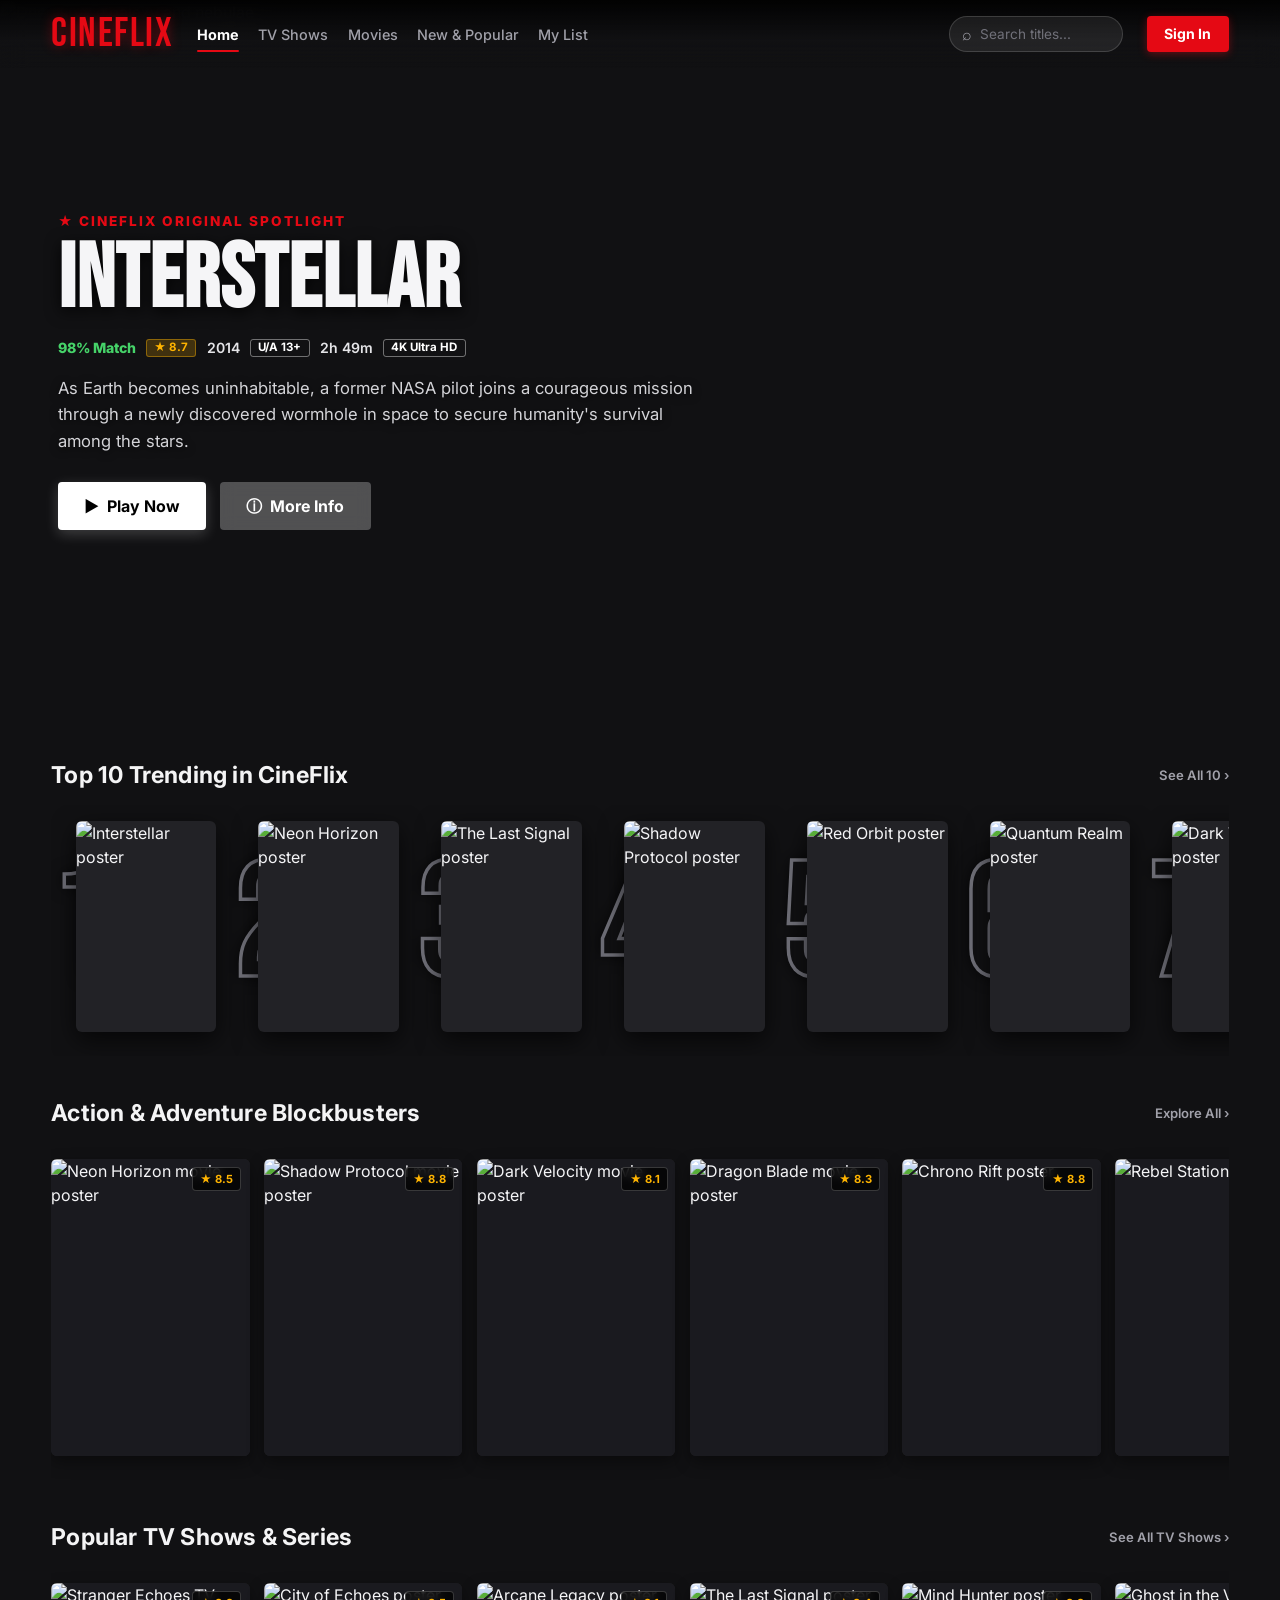
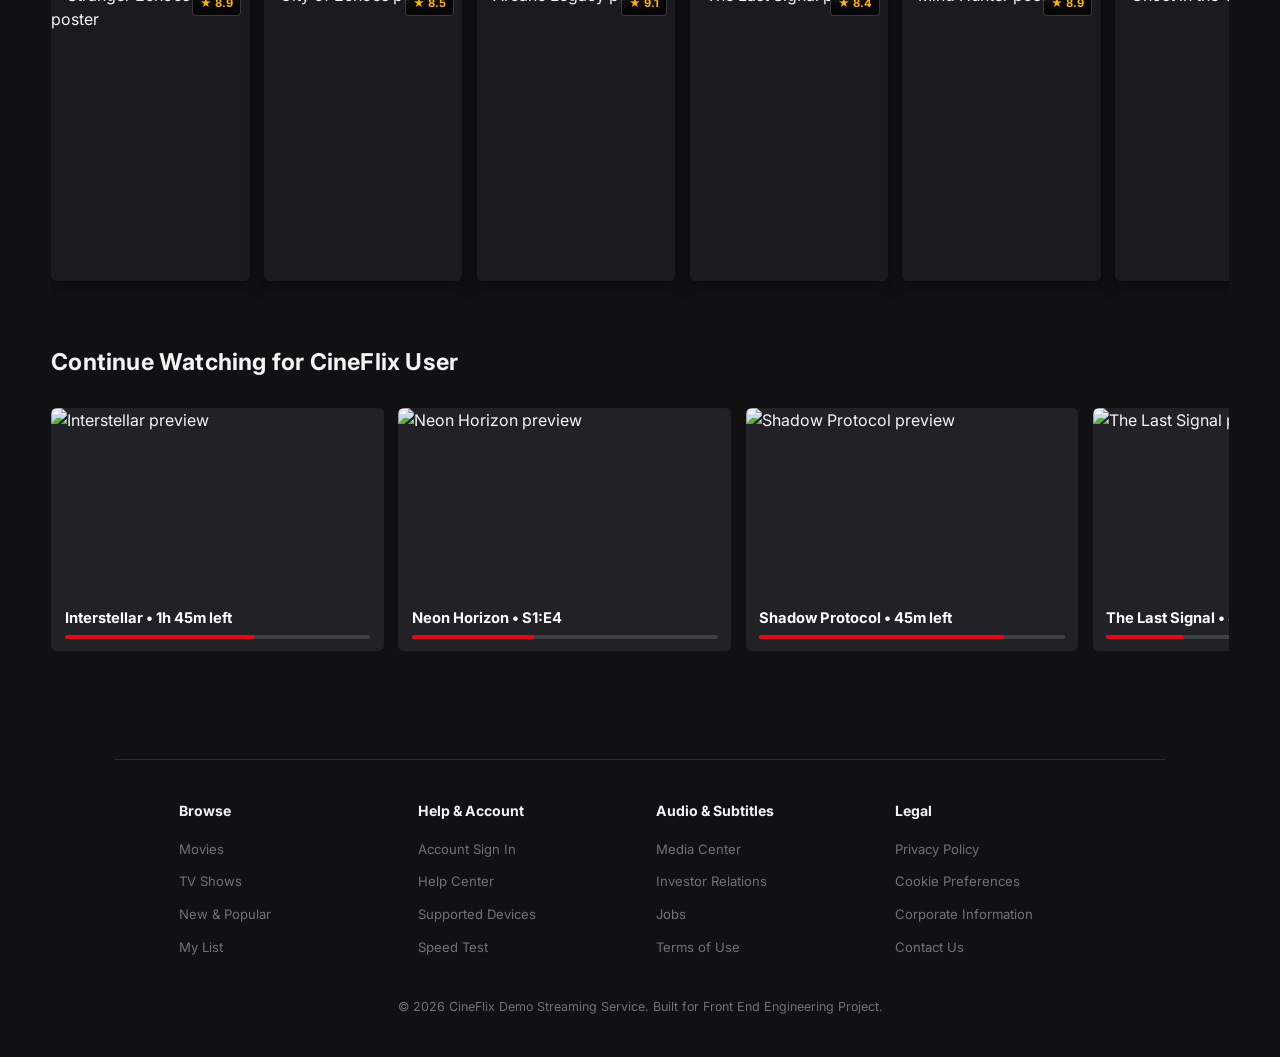
==== index.html @ 472a55f4 "Initial commit" ====
<!DOCTYPE html>
<html lang="en">
<head>
  <meta charset="UTF-8">
  <meta name="viewport" content="width=device-width, initial-scale=1.0">
  <meta name="description" content="CineFlix - Stream unlimited movies, TV shows, and exclusive originals on any device.">
  <title>CineFlix | Stream Movies &amp; Shows</title>

  <!-- Google Fonts -->
  <link rel="preconnect" href="https://fonts.googleapis.com">
  <link rel="preconnect" href="https://fonts.gstatic.com" crossorigin>
  <link href="https://fonts.googleapis.com/css2?family=Bebas+Neue&family=Inter:wght@400;500;600;700;800;900&display=swap" rel="stylesheet">

  <!-- Shared stylesheet -->
  <link rel="stylesheet" href="css/style.css">
</head>

<body>
  <!-- Page Loader Animation -->
  <div id="page-loader" aria-hidden="true">
    <div class="loader-content">
      <div class="loader-name">CINEFLIX</div>
      <div class="loader-bar">
        <div class="loader-progress"></div>
      </div>
    </div>
  </div>

  <!-- Primary Header & Navigation -->
  <header id="main-header" class="primary-header">
    <div class="header-left">
      <a href="index.html" class="brand-logo" aria-label="CineFlix Home">
        CINEFLIX
      </a>

      <nav id="primary-nav" class="primary-nav" aria-label="Main navigation">
        <ul>
          <li><a href="index.html" class="active" aria-current="page">Home</a></li>
          <li><a href="pages/tv-shows.html">TV Shows</a></li>
          <li><a href="pages/movies.html">Movies</a></li>
          <li><a href="pages/new-popular.html">New &amp; Popular</a></li>
          <li><a href="pages/my-list.html">My List</a></li>
        </ul>
      </nav>
    </div>

    <div class="header-right">
      <label class="search-box" for="movie-search">
        <span class="search-icon" aria-hidden="true">⌕</span>
        <input id="movie-search" type="search" placeholder="Search titles..." autocomplete="off">
      </label>

      <a href="pages/login.html" class="btn-login">Sign In</a>

      <button id="menu-toggle" class="menu-toggle" type="button" aria-label="Toggle menu" aria-expanded="false">
        ☰
      </button>
    </div>
  </header>

  <main>
    <!-- Featured Hero Section -->
    <section class="hero" aria-label="Featured movie: Interstellar">
      <div class="hero-bg">
        <img src="https://images.unsplash.com/photo-1506703719100-a0f3a48c0f86?auto=format&fit=crop&w=1600&q=80" alt="Deep space galaxy and nebulae">
        <div class="hero-vignette"></div>
      </div>

      <div class="hero-content">
        <p class="hero-kicker">★ CineFlix Original Spotlight</p>
        <h1 class="hero-title">INTERSTELLAR</h1>

        <div class="hero-meta">
          <span class="match-score">98% Match</span>
          <span class="rating-badge">★ 8.7</span>
          <span>2014</span>
          <span class="age-rating">U/A 13+</span>
          <span>2h 49m</span>
          <span class="hd-badge">4K Ultra HD</span>
        </div>

        <p class="hero-description">
          As Earth becomes uninhabitable, a former NASA pilot joins a courageous mission through a newly discovered wormhole in space to secure humanity's survival among the stars.
        </p>

        <div class="hero-actions">
          <a class="btn btn-primary" href="pages/watch.html?title=Interstellar">
            <span aria-hidden="true">▶</span> Play Now
          </a>
          <a class="btn btn-secondary" href="pages/details.html?title=Interstellar">
            <span aria-hidden="true">ⓘ</span> More Info
          </a>
        </div>
      </div>
    </section>

    <!-- Empty Search State Message -->
    <p id="search-empty" class="search-empty" hidden>
      No movies or TV shows found matching your search.
    </p>

    <!-- Top 10 Trending Section (All 10 Items) -->
    <section class="media-section" aria-labelledby="trending-title">
      <div class="section-heading">
        <h2 id="trending-title" class="section-title">Top 10 Trending in CineFlix</h2>
        <a href="pages/new-popular.html" class="see-all">See All 10 ›</a>
      </div>

      <div class="scroller-wrapper">
        <div class="media-scroller trending-scroller">
          <!-- Rank 1 -->
          <a class="trending-item" href="pages/details.html?title=Interstellar" data-title="Interstellar" aria-label="Rank 1: Interstellar">
            <span class="rank">1</span>
            <span class="poster-wrapper">
              <img src="https://images.unsplash.com/photo-1534447677768-be436bb09401?auto=format&fit=crop&w=600&q=80" alt="Interstellar poster" loading="lazy">
            </span>
          </a>

          <!-- Rank 2 -->
          <a class="trending-item" href="pages/details.html?title=Neon%20Horizon" data-title="Neon Horizon" aria-label="Rank 2: Neon Horizon">
            <span class="rank">2</span>
            <span class="poster-wrapper">
              <img src="https://images.unsplash.com/photo-1509198397868-475647b2a1e5?auto=format&fit=crop&w=600&q=80" alt="Neon Horizon poster" loading="lazy">
            </span>
          </a>

          <!-- Rank 3 -->
          <a class="trending-item" href="pages/details.html?title=The%20Last%20Signal" data-title="The Last Signal" aria-label="Rank 3: The Last Signal">
            <span class="rank">3</span>
            <span class="poster-wrapper">
              <img src="https://images.unsplash.com/photo-1451187580459-43490279c0fa?auto=format&fit=crop&w=600&q=80" alt="The Last Signal poster" loading="lazy">
            </span>
          </a>

          <!-- Rank 4 -->
          <a class="trending-item" href="pages/details.html?title=Shadow%20Protocol" data-title="Shadow Protocol" aria-label="Rank 4: Shadow Protocol">
            <span class="rank">4</span>
            <span class="poster-wrapper">
              <img src="https://images.unsplash.com/photo-1485846234645-a62644f84728?auto=format&fit=crop&w=600&q=80" alt="Shadow Protocol poster" loading="lazy">
            </span>
          </a>

          <!-- Rank 5 -->
          <a class="trending-item" href="pages/details.html?title=Red%20Orbit" data-title="Red Orbit" data-category="sci-fi space" aria-label="Rank 5: Red Orbit">
            <span class="rank">5</span>
            <span class="poster-wrapper">
              <img src="https://images.unsplash.com/photo-1614728894747-a83421e2b9c9?auto=format&fit=crop&w=600&q=80" alt="Red Orbit poster" loading="lazy">
            </span>
          </a>

          <!-- Rank 6 -->
          <a class="trending-item" href="pages/details.html?title=Quantum%20Realm" data-title="Quantum Realm" data-category="sci-fi action" aria-label="Rank 6: Quantum Realm">
            <span class="rank">6</span>
            <span class="poster-wrapper">
              <img src="https://images.unsplash.com/photo-1618005182384-a83a8bd57fbe?auto=format&fit=crop&w=600&q=80" alt="Quantum Realm poster" loading="lazy">
            </span>
          </a>

          <!-- Rank 7 -->
          <a class="trending-item" href="pages/details.html?title=Dark%20Velocity" data-title="Dark Velocity" data-category="action racing" aria-label="Rank 7: Dark Velocity">
            <span class="rank">7</span>
            <span class="poster-wrapper">
              <img src="https://images.unsplash.com/photo-1542282088-72c9c27ed0cd?auto=format&fit=crop&w=600&q=80" alt="Dark Velocity poster" loading="lazy">
            </span>
          </a>

          <!-- Rank 8 -->
          <a class="trending-item" href="pages/details.html?title=Dragon%20Blade" data-title="Dragon Blade" data-category="fantasy action" aria-label="Rank 8: Dragon Blade">
            <span class="rank">8</span>
            <span class="poster-wrapper">
              <img src="https://images.unsplash.com/photo-1514533450685-4493e01d1fdc?auto=format&fit=crop&w=600&q=80" alt="Dragon Blade poster" loading="lazy">
            </span>
          </a>

          <!-- Rank 9 -->
          <a class="trending-item" href="pages/details.html?title=Mind%20Hunter" data-title="Mind Hunter" data-category="crime thriller" aria-label="Rank 9: Mind Hunter">
            <span class="rank">9</span>
            <span class="poster-wrapper">
              <img src="https://images.unsplash.com/photo-1508700115892-45ecd05ae2ad?auto=format&fit=crop&w=600&q=80" alt="Mind Hunter poster" loading="lazy">
            </span>
          </a>

          <!-- Rank 10 -->
          <a class="trending-item" href="pages/details.html?title=Midnight%20Sun" data-title="Midnight Sun" data-category="drama thriller" aria-label="Rank 10: Midnight Sun">
            <span class="rank rank-10">10</span>
            <span class="poster-wrapper">
              <img src="https://images.unsplash.com/photo-1509316975850-ff9c5deb0cd9?auto=format&fit=crop&w=600&q=80" alt="Midnight Sun poster" loading="lazy">
            </span>
          </a>
        </div>
      </div>
    </section>

    <!-- Action & Blockbuster Movies (10 items) -->
    <section class="media-section" aria-labelledby="action-title">
      <div class="section-heading">
        <h2 id="action-title" class="section-title">Action &amp; Adventure Blockbusters</h2>
        <a href="pages/movies.html" class="see-all">Explore All ›</a>
      </div>

      <div class="scroller-wrapper">
        <div class="media-scroller">
          <!-- 1. Neon Horizon -->
          <article class="media-card" data-title="Neon Horizon" data-category="action sci-fi cyberpunk">
            <a href="pages/details.html?title=Neon%20Horizon" class="media-link">
              <figure class="media-poster">
                <span class="media-badge-top">★ 8.5</span>
                <img src="https://images.unsplash.com/photo-1509198397868-475647b2a1e5?auto=format&fit=crop&w=600&q=80" alt="Neon Horizon movie poster" loading="lazy">
              </figure>
              <div class="media-info">
                <h3 class="media-title">Neon Horizon</h3>
                <div class="media-meta">
                  <span class="match-score">97% Match</span>
                  <span class="age-rating">A 18+</span>
                  <span class="hd-badge">4K</span>
                </div>
                <ul class="genre-tags">
                  <li>Action</li>
                  <li>Cyberpunk</li>
                </ul>
                <div class="card-quick-actions">
                  <a href="pages/watch.html?title=Neon%20Horizon" class="btn-card-play">▶ Play</a>
                  <button class="btn-card-list" type="button" data-title="Neon Horizon" aria-label="Add to List">+</button>
                </div>
              </div>
            </a>
          </article>

          <!-- 2. Shadow Protocol -->
          <article class="media-card" data-title="Shadow Protocol" data-category="action spy thriller">
            <a href="pages/details.html?title=Shadow%20Protocol" class="media-link">
              <figure class="media-poster">
                <span class="media-badge-top">★ 8.8</span>
                <img src="https://images.unsplash.com/photo-1485846234645-a62644f84728?auto=format&fit=crop&w=600&q=80" alt="Shadow Protocol movie poster" loading="lazy">
              </figure>
              <div class="media-info">
                <h3 class="media-title">Shadow Protocol</h3>
                <div class="media-meta">
                  <span class="match-score">96% Match</span>
                  <span class="age-rating">U/A 16+</span>
                  <span class="hd-badge">HD</span>
                </div>
                <ul class="genre-tags">
                  <li>Spy</li>
                  <li>Action</li>
                </ul>
                <div class="card-quick-actions">
                  <a href="pages/watch.html?title=Shadow%20Protocol" class="btn-card-play">▶ Play</a>
                  <button class="btn-card-list" type="button" data-title="Shadow Protocol" aria-label="Add to List">+</button>
                </div>
              </div>
            </a>
          </article>

          <!-- 3. Dark Velocity -->
          <article class="media-card" data-title="Dark Velocity" data-category="action racing thriller">
            <a href="pages/details.html?title=Dark%20Velocity" class="media-link">
              <figure class="media-poster">
                <span class="media-badge-top">★ 8.1</span>
                <img src="https://images.unsplash.com/photo-1542282088-72c9c27ed0cd?auto=format&fit=crop&w=600&q=80" alt="Dark Velocity movie poster" loading="lazy">
              </figure>
              <div class="media-info">
                <h3 class="media-title">Dark Velocity</h3>
                <div class="media-meta">
                  <span class="match-score">92% Match</span>
                  <span class="age-rating">U/A 16+</span>
                  <span class="hd-badge">4K</span>
                </div>
                <ul class="genre-tags">
                  <li>Racing</li>
                  <li>Action</li>
                </ul>
                <div class="card-quick-actions">
                  <a href="pages/watch.html?title=Dark%20Velocity" class="btn-card-play">▶ Play</a>
                  <button class="btn-card-list" type="button" data-title="Dark Velocity" aria-label="Add to List">+</button>
                </div>
              </div>
            </a>
          </article>

          <!-- 4. Dragon Blade -->
          <article class="media-card" data-title="Dragon Blade" data-category="fantasy action epic">
            <a href="pages/details.html?title=Dragon%20Blade" class="media-link">
              <figure class="media-poster">
                <span class="media-badge-top">★ 8.3</span>
                <img src="https://images.unsplash.com/photo-1514533450685-4493e01d1fdc?auto=format&fit=crop&w=600&q=80" alt="Dragon Blade movie poster" loading="lazy">
              </figure>
              <div class="media-info">
                <h3 class="media-title">Dragon Blade</h3>
                <div class="media-meta">
                  <span class="match-score">91% Match</span>
                  <span class="age-rating">U/A 16+</span>
                  <span class="hd-badge">HD</span>
                </div>
                <ul class="genre-tags">
                  <li>Fantasy</li>
                  <li>Action</li>
                </ul>
                <div class="card-quick-actions">
                  <a href="pages/watch.html?title=Dragon%20Blade" class="btn-card-play">▶ Play</a>
                  <button class="btn-card-list" type="button" data-title="Dragon Blade" aria-label="Add to List">+</button>
                </div>
              </div>
            </a>
          </article>

          <!-- 5. Chrono Rift -->
          <article class="media-card" data-title="Chrono Rift" data-category="action sci-fi time-travel">
            <a href="pages/details.html?title=Chrono%20Rift" class="media-link">
              <figure class="media-poster">
                <span class="media-badge-top">★ 8.8</span>
                <img src="https://images.unsplash.com/photo-1507499739999-097706ad8914?auto=format&fit=crop&w=600&q=80" alt="Chrono Rift poster" loading="lazy">
              </figure>
              <div class="media-info">
                <h3 class="media-title">Chrono Rift</h3>
                <div class="media-meta">
                  <span class="match-score">97% Match</span>
                  <span class="age-rating">U/A 16+</span>
                  <span class="hd-badge">4K</span>
                </div>
                <ul class="genre-tags">
                  <li>Time Travel</li>
                  <li>Action</li>
                </ul>
                <div class="card-quick-actions">
                  <a href="pages/watch.html?title=Chrono%20Rift" class="btn-card-play">▶ Play</a>
                  <button class="btn-card-list" type="button" data-title="Chrono Rift" aria-label="Add to List">+</button>
                </div>
              </div>
            </a>
          </article>

          <!-- 6. Rebel Station -->
          <article class="media-card" data-title="Rebel Station" data-category="action space sci-fi">
            <a href="pages/details.html?title=Rebel%20Station" class="media-link">
              <figure class="media-poster">
                <span class="media-badge-top">★ 8.3</span>
                <img src="https://images.unsplash.com/photo-1541185933-ef5d8ed016c2?auto=format&fit=crop&w=600&q=80" alt="Rebel Station poster" loading="lazy">
              </figure>
              <div class="media-info">
                <h3 class="media-title">Rebel Station</h3>
                <div class="media-meta">
                  <span class="match-score">93% Match</span>
                  <span class="age-rating">U/A 13+</span>
                  <span class="hd-badge">HD</span>
                </div>
                <ul class="genre-tags">
                  <li>Space</li>
                  <li>Action</li>
                </ul>
                <div class="card-quick-actions">
                  <a href="pages/watch.html?title=Rebel%20Station" class="btn-card-play">▶ Play</a>
                  <button class="btn-card-list" type="button" data-title="Rebel Station" aria-label="Add to List">+</button>
                </div>
              </div>
            </a>
          </article>

          <!-- 7. Apex Predator -->
          <article class="media-card" data-title="Apex Predator" data-category="thriller survival action">
            <a href="pages/details.html?title=Apex%20Predator" class="media-link">
              <figure class="media-poster">
                <span class="media-badge-top">★ 8.1</span>
                <img src="https://images.unsplash.com/photo-1564349683136-77e08dba1ef6?auto=format&fit=crop&w=600&q=80" alt="Apex Predator poster" loading="lazy">
              </figure>
              <div class="media-info">
                <h3 class="media-title">Apex Predator</h3>
                <div class="media-meta">
                  <span class="match-score">92% Match</span>
                  <span class="age-rating">A 18+</span>
                  <span class="hd-badge">HD</span>
                </div>
                <ul class="genre-tags">
                  <li>Survival</li>
                  <li>Thriller</li>
                </ul>
                <div class="card-quick-actions">
                  <a href="pages/watch.html?title=Apex%20Predator" class="btn-card-play">▶ Play</a>
                  <button class="btn-card-list" type="button" data-title="Apex Predator" aria-label="Add to List">+</button>
                </div>
              </div>
            </a>
          </article>

          <!-- 8. The Witcher's Oath -->
          <article class="media-card" data-title="The Witcher's Oath" data-category="fantasy action adventure">
            <a href="pages/details.html?title=The%20Witcher's%20Oath" class="media-link">
              <figure class="media-poster">
                <span class="media-badge-top">★ 8.7</span>
                <img src="https://images.unsplash.com/photo-1533613220915-609f661a6fe1?auto=format&fit=crop&w=600&q=80" alt="The Witcher's Oath poster" loading="lazy">
              </figure>
              <div class="media-info">
                <h3 class="media-title">The Witcher's Oath</h3>
                <div class="media-meta">
                  <span class="match-score">96% Match</span>
                  <span class="age-rating">A 18+</span>
                  <span class="hd-badge">4K</span>
                </div>
                <ul class="genre-tags">
                  <li>Dark Fantasy</li>
                  <li>Action</li>
                </ul>
                <div class="card-quick-actions">
                  <a href="pages/watch.html?title=The%20Witcher's%20Oath" class="btn-card-play">▶ Play</a>
                  <button class="btn-card-list" type="button" data-title="The Witcher's Oath" aria-label="Add to List">+</button>
                </div>
              </div>
            </a>
          </article>

          <!-- 9. Red Orbit -->
          <article class="media-card" data-title="Red Orbit" data-category="sci-fi adventure action">
            <a href="pages/details.html?title=Red%20Orbit" class="media-link">
              <figure class="media-poster">
                <span class="media-badge-top">★ 8.2</span>
                <img src="https://images.unsplash.com/photo-1614728894747-a83421e2b9c9?auto=format&fit=crop&w=600&q=80" alt="Red Orbit poster" loading="lazy">
              </figure>
              <div class="media-info">
                <h3 class="media-title">Red Orbit</h3>
                <div class="media-meta">
                  <span class="match-score">93% Match</span>
                  <span class="age-rating">U/A 13+</span>
                  <span class="hd-badge">HD</span>
                </div>
                <ul class="genre-tags">
                  <li>Mars</li>
                  <li>Adventure</li>
                </ul>
                <div class="card-quick-actions">
                  <a href="pages/watch.html?title=Red%20Orbit" class="btn-card-play">▶ Play</a>
                  <button class="btn-card-list" type="button" data-title="Red Orbit" aria-label="Add to List">+</button>
                </div>
              </div>
            </a>
          </article>

          <!-- 10. Quantum Realm -->
          <article class="media-card" data-title="Quantum Realm" data-category="sci-fi action mystery">
            <a href="pages/details.html?title=Quantum%20Realm" class="media-link">
              <figure class="media-poster">
                <span class="media-badge-top">★ 8.6</span>
                <img src="https://images.unsplash.com/photo-1618005182384-a83a8bd57fbe?auto=format&fit=crop&w=600&q=80" alt="Quantum Realm poster" loading="lazy">
              </figure>
              <div class="media-info">
                <h3 class="media-title">Quantum Realm</h3>
                <div class="media-meta">
                  <span class="match-score">94% Match</span>
                  <span class="age-rating">U/A 13+</span>
                  <span class="hd-badge">4K</span>
                </div>
                <ul class="genre-tags">
                  <li>Quantum</li>
                  <li>Sci-Fi</li>
                </ul>
                <div class="card-quick-actions">
                  <a href="pages/watch.html?title=Quantum%20Realm" class="btn-card-play">▶ Play</a>
                  <button class="btn-card-list" type="button" data-title="Quantum Realm" aria-label="Add to List">+</button>
                </div>
              </div>
            </a>
          </article>
        </div>
      </div>
    </section>

    <!-- Popular TV Shows & Series (10 items) -->
    <section class="media-section" aria-labelledby="tv-title">
      <div class="section-heading">
        <h2 id="tv-title" class="section-title">Popular TV Shows &amp; Series</h2>
        <a href="pages/tv-shows.html" class="see-all">See All TV Shows ›</a>
      </div>

      <div class="scroller-wrapper">
        <div class="media-scroller">
          <!-- 1. Stranger Echoes -->
          <article class="media-card" data-title="Stranger Echoes" data-category="tv sci-fi supernatural">
            <a href="pages/details.html?title=Stranger%20Echoes" class="media-link">
              <figure class="media-poster">
                <span class="media-badge-top">★ 8.9</span>
                <img src="https://images.unsplash.com/photo-1518709268805-4e9042af9f23?auto=format&fit=crop&w=600&q=80" alt="Stranger Echoes TV poster" loading="lazy">
              </figure>
              <div class="media-info">
                <h3 class="media-title">Stranger Echoes</h3>
                <div class="media-meta">
                  <span class="match-score">98% Match</span>
                  <span class="age-rating">U/A 16+</span>
                  <span class="hd-badge">4K</span>
                </div>
                <ul class="genre-tags">
                  <li>Supernatural</li>
                  <li>Sci-Fi</li>
                </ul>
                <div class="card-quick-actions">
                  <a href="pages/watch.html?title=Stranger%20Echoes" class="btn-card-play">▶ Play</a>
                  <button class="btn-card-list" type="button" data-title="Stranger Echoes" aria-label="Add to List">+</button>
                </div>
              </div>
            </a>
          </article>

          <!-- 2. City of Echoes -->
          <article class="media-card" data-title="City of Echoes" data-category="tv mystery drama cyberpunk">
            <a href="pages/details.html?title=City%20of%20Echoes" class="media-link">
              <figure class="media-poster">
                <span class="media-badge-top">★ 8.5</span>
                <img src="https://images.unsplash.com/photo-1477959858617-67f30bc75b82?auto=format&fit=crop&w=600&q=80" alt="City of Echoes poster" loading="lazy">
              </figure>
              <div class="media-info">
                <h3 class="media-title">City of Echoes</h3>
                <div class="media-meta">
                  <span class="match-score">95% Match</span>
                  <span class="age-rating">U/A 16+</span>
                  <span class="hd-badge">HD</span>
                </div>
                <ul class="genre-tags">
                  <li>Mystery</li>
                  <li>Drama</li>
                </ul>
                <div class="card-quick-actions">
                  <a href="pages/watch.html?title=City%20of%20Echoes" class="btn-card-play">▶ Play</a>
                  <button class="btn-card-list" type="button" data-title="City of Echoes" aria-label="Add to List">+</button>
                </div>
              </div>
            </a>
          </article>

          <!-- 3. Arcane Legacy -->
          <article class="media-card" data-title="Arcane Legacy" data-category="tv animation fantasy steampunk">
            <a href="pages/details.html?title=Arcane%20Legacy" class="media-link">
              <figure class="media-poster">
                <span class="media-badge-top">★ 9.1</span>
                <img src="https://images.unsplash.com/photo-1514533450685-4493e01d1fdc?auto=format&fit=crop&w=600&q=80" alt="Arcane Legacy poster" loading="lazy">
              </figure>
              <div class="media-info">
                <h3 class="media-title">Arcane Legacy</h3>
                <div class="media-meta">
                  <span class="match-score">99% Match</span>
                  <span class="age-rating">U/A 16+</span>
                  <span class="hd-badge">4K</span>
                </div>
                <ul class="genre-tags">
                  <li>Animation</li>
                  <li>Steampunk</li>
                </ul>
                <div class="card-quick-actions">
                  <a href="pages/watch.html?title=Arcane%20Legacy" class="btn-card-play">▶ Play</a>
                  <button class="btn-card-list" type="button" data-title="Arcane Legacy" aria-label="Add to List">+</button>
                </div>
              </div>
            </a>
          </article>

          <!-- 4. The Last Signal -->
          <article class="media-card" data-title="The Last Signal" data-category="tv sci-fi drama">
            <a href="pages/details.html?title=The%20Last%20Signal" class="media-link">
              <figure class="media-poster">
                <span class="media-badge-top">★ 8.4</span>
                <img src="https://images.unsplash.com/photo-1451187580459-43490279c0fa?auto=format&fit=crop&w=600&q=80" alt="The Last Signal poster" loading="lazy">
              </figure>
              <div class="media-info">
                <h3 class="media-title">The Last Signal</h3>
                <div class="media-meta">
                  <span class="match-score">95% Match</span>
                  <span class="age-rating">U/A 13+</span>
                  <span class="hd-badge">HD</span>
                </div>
                <ul class="genre-tags">
                  <li>Sci-Fi</li>
                  <li>Drama</li>
                </ul>
                <div class="card-quick-actions">
                  <a href="pages/watch.html?title=The%20Last%20Signal" class="btn-card-play">▶ Play</a>
                  <button class="btn-card-list" type="button" data-title="The Last Signal" aria-label="Add to List">+</button>
                </div>
              </div>
            </a>
          </article>

          <!-- 5. Mind Hunter -->
          <article class="media-card" data-title="Mind Hunter" data-category="tv crime psychological">
            <a href="pages/details.html?title=Mind%20Hunter" class="media-link">
              <figure class="media-poster">
                <span class="media-badge-top">★ 8.9</span>
                <img src="https://images.unsplash.com/photo-1508700115892-45ecd05ae2ad?auto=format&fit=crop&w=600&q=80" alt="Mind Hunter poster" loading="lazy">
              </figure>
              <div class="media-info">
                <h3 class="media-title">Mind Hunter</h3>
                <div class="media-meta">
                  <span class="match-score">96% Match</span>
                  <span class="age-rating">A 18+</span>
                  <span class="hd-badge">4K</span>
                </div>
                <ul class="genre-tags">
                  <li>Crime</li>
                  <li>Psychological</li>
                </ul>
                <div class="card-quick-actions">
                  <a href="pages/watch.html?title=Mind%20Hunter" class="btn-card-play">▶ Play</a>
                  <button class="btn-card-list" type="button" data-title="Mind Hunter" aria-label="Add to List">+</button>
                </div>
              </div>
            </a>
          </article>

          <!-- 6. Ghost in the Void -->
          <article class="media-card" data-title="Ghost in the Void" data-category="tv anime sci-fi action">
            <a href="pages/details.html?title=Ghost%20in%20the%20Void" class="media-link">
              <figure class="media-poster">
                <span class="media-badge-top">★ 8.4</span>
                <img src="https://images.unsplash.com/photo-1578632767115-351597cf2477?auto=format&fit=crop&w=600&q=80" alt="Ghost in the Void poster" loading="lazy">
              </figure>
              <div class="media-info">
                <h3 class="media-title">Ghost in the Void</h3>
                <div class="media-meta">
                  <span class="match-score">94% Match</span>
                  <span class="age-rating">U/A 16+</span>
                  <span class="hd-badge">HD</span>
                </div>
                <ul class="genre-tags">
                  <li>Anime</li>
                  <li>Sci-Fi</li>
                </ul>
                <div class="card-quick-actions">
                  <a href="pages/watch.html?title=Ghost%20in%20the%20Void" class="btn-card-play">▶ Play</a>
                  <button class="btn-card-list" type="button" data-title="Ghost in the Void" aria-label="Add to List">+</button>
                </div>
              </div>
            </a>
          </article>

          <!-- 7. Ocean Deep -->
          <article class="media-card" data-title="Ocean Deep" data-category="tv nature documentary">
            <a href="pages/details.html?title=Ocean%20Deep" class="media-link">
              <figure class="media-poster">
                <span class="media-badge-top">★ 8.2</span>
                <img src="https://images.unsplash.com/photo-1682687220063-4742bd7fd538?auto=format&fit=crop&w=600&q=80" alt="Ocean Deep poster" loading="lazy">
              </figure>
              <div class="media-info">
                <h3 class="media-title">Ocean Deep</h3>
                <div class="media-meta">
                  <span class="match-score">91% Match</span>
                  <span class="age-rating">All</span>
                  <span class="hd-badge">4K</span>
                </div>
                <ul class="genre-tags">
                  <li>Docuseries</li>
                  <li>Nature</li>
                </ul>
                <div class="card-quick-actions">
                  <a href="pages/watch.html?title=Ocean%20Deep" class="btn-card-play">▶ Play</a>
                  <button class="btn-card-list" type="button" data-title="Ocean Deep" aria-label="Add to List">+</button>
                </div>
              </div>
            </a>
          </article>

          <!-- 8. Midnight Sun -->
          <article class="media-card" data-title="Midnight Sun" data-category="tv drama thriller noir">
            <a href="pages/details.html?title=Midnight%20Sun" class="media-link">
              <figure class="media-poster">
                <span class="media-badge-top">★ 8.0</span>
                <img src="https://images.unsplash.com/photo-1509316975850-ff9c5deb0cd9?auto=format&fit=crop&w=600&q=80" alt="Midnight Sun poster" loading="lazy">
              </figure>
              <div class="media-info">
                <h3 class="media-title">Midnight Sun</h3>
                <div class="media-meta">
                  <span class="match-score">90% Match</span>
                  <span class="age-rating">U/A 13+</span>
                  <span class="hd-badge">HD</span>
                </div>
                <ul class="genre-tags">
                  <li>Nordic Noir</li>
                  <li>Drama</li>
                </ul>
                <div class="card-quick-actions">
                  <a href="pages/watch.html?title=Midnight%20Sun" class="btn-card-play">▶ Play</a>
                  <button class="btn-card-list" type="button" data-title="Midnight Sun" aria-label="Add to List">+</button>
                </div>
              </div>
            </a>
          </article>

          <!-- 9. Neon Horizon -->
          <article class="media-card" data-title="Neon Horizon" data-category="tv action cyberpunk">
            <a href="pages/details.html?title=Neon%20Horizon" class="media-link">
              <figure class="media-poster">
                <span class="media-badge-top">★ 8.5</span>
                <img src="https://images.unsplash.com/photo-1509198397868-475647b2a1e5?auto=format&fit=crop&w=600&q=80" alt="Neon Horizon poster" loading="lazy">
              </figure>
              <div class="media-info">
                <h3 class="media-title">Neon Horizon</h3>
                <div class="media-meta">
                  <span class="match-score">97% Match</span>
                  <span class="age-rating">A 18+</span>
                  <span class="hd-badge">4K</span>
                </div>
                <ul class="genre-tags">
                  <li>Sci-Fi</li>
                  <li>Action</li>
                </ul>
                <div class="card-quick-actions">
                  <a href="pages/watch.html?title=Neon%20Horizon" class="btn-card-play">▶ Play</a>
                  <button class="btn-card-list" type="button" data-title="Neon Horizon" aria-label="Add to List">+</button>
                </div>
              </div>
            </a>
          </article>

          <!-- 10. Chrono Rift -->
          <article class="media-card" data-title="Chrono Rift" data-category="tv time-travel thriller">
            <a href="pages/details.html?title=Chrono%20Rift" class="media-link">
              <figure class="media-poster">
                <span class="media-badge-top">★ 8.8</span>
                <img src="https://images.unsplash.com/photo-1507499739999-097706ad8914?auto=format&fit=crop&w=600&q=80" alt="Chrono Rift poster" loading="lazy">
              </figure>
              <div class="media-info">
                <h3 class="media-title">Chrono Rift</h3>
                <div class="media-meta">
                  <span class="match-score">97% Match</span>
                  <span class="age-rating">U/A 16+</span>
                  <span class="hd-badge">4K</span>
                </div>
                <ul class="genre-tags">
                  <li>Sci-Fi</li>
                  <li>Drama</li>
                </ul>
                <div class="card-quick-actions">
                  <a href="pages/watch.html?title=Chrono%20Rift" class="btn-card-play">▶ Play</a>
                  <button class="btn-card-list" type="button" data-title="Chrono Rift" aria-label="Add to List">+</button>
                </div>
              </div>
            </a>
          </article>
        </div>
      </div>
    </section>

    <!-- Continue Watching Row -->
    <section class="media-section" aria-labelledby="continue-title">
      <div class="section-heading">
        <h2 id="continue-title" class="section-title">Continue Watching for CineFlix User</h2>
      </div>

      <div class="scroller-wrapper">
        <div class="media-scroller">
          <article class="landscape-card" data-title="Interstellar">
            <a href="pages/watch.html?title=Interstellar">
              <div class="landscape-poster">
                <img src="https://images.unsplash.com/photo-1506703719100-a0f3a48c0f86?auto=format&fit=crop&w=600&q=80" alt="Interstellar preview" loading="lazy">
              </div>
              <div class="landscape-content">
                <h3>Interstellar • 1h 45m left</h3>
                <div class="progress-track" aria-label="62 percent watched">
                  <span style="width: 62%;"></span>
                </div>
              </div>
            </a>
          </article>

          <article class="landscape-card" data-title="Neon Horizon">
            <a href="pages/watch.html?title=Neon%20Horizon">
              <div class="landscape-poster">
                <img src="https://images.unsplash.com/photo-1518709268805-4e9042af9f23?auto=format&fit=crop&w=600&q=80" alt="Neon Horizon preview" loading="lazy">
              </div>
              <div class="landscape-content">
                <h3>Neon Horizon • S1:E4</h3>
                <div class="progress-track" aria-label="40 percent watched">
                  <span style="width: 40%;"></span>
                </div>
              </div>
            </a>
          </article>

          <article class="landscape-card" data-title="Shadow Protocol">
            <a href="pages/watch.html?title=Shadow%20Protocol">
              <div class="landscape-poster">
                <img src="https://images.unsplash.com/photo-1536440136628-849c177e76a1?auto=format&fit=crop&w=600&q=80" alt="Shadow Protocol preview" loading="lazy">
              </div>
              <div class="landscape-content">
                <h3>Shadow Protocol • 45m left</h3>
                <div class="progress-track" aria-label="80 percent watched">
                  <span style="width: 80%;"></span>
                </div>
              </div>
            </a>
          </article>

          <article class="landscape-card" data-title="The Last Signal">
            <a href="pages/watch.html?title=The%20Last%20Signal">
              <div class="landscape-poster">
                <img src="https://images.unsplash.com/photo-1446776811953-b23d57bd21aa?auto=format&fit=crop&w=600&q=80" alt="The Last Signal preview" loading="lazy">
              </div>
              <div class="landscape-content">
                <h3>The Last Signal • S1:E2</h3>
                <div class="progress-track" aria-label="25 percent watched">
                  <span style="width: 25%;"></span>
                </div>
              </div>
            </a>
          </article>
        </div>
      </div>
    </section>
  </main>

  <!-- Footer -->
  <footer class="primary-footer">
    <div class="footer-links">
      <div class="footer-col">
        <h3>Browse</h3>
        <ul>
          <li><a href="pages/movies.html">Movies</a></li>
          <li><a href="pages/tv-shows.html">TV Shows</a></li>
          <li><a href="pages/new-popular.html">New &amp; Popular</a></li>
          <li><a href="pages/my-list.html">My List</a></li>
        </ul>
      </div>

      <div class="footer-col">
        <h3>Help &amp; Account</h3>
        <ul>
          <li><a href="pages/login.html">Account Sign In</a></li>
          <li><a href="#">Help Center</a></li>
          <li><a href="#">Supported Devices</a></li>
          <li><a href="#">Speed Test</a></li>
        </ul>
      </div>

      <div class="footer-col">
        <h3>Audio &amp; Subtitles</h3>
        <ul>
          <li><a href="#">Media Center</a></li>
          <li><a href="#">Investor Relations</a></li>
          <li><a href="#">Jobs</a></li>
          <li><a href="#">Terms of Use</a></li>
        </ul>
      </div>

      <div class="footer-col">
        <h3>Legal</h3>
        <ul>
          <li><a href="#">Privacy Policy</a></li>
          <li><a href="#">Cookie Preferences</a></li>
          <li><a href="#">Corporate Information</a></li>
          <li><a href="#">Contact Us</a></li>
        </ul>
      </div>
    </div>

    <p class="copyright">
      &copy; 2026 CineFlix Demo Streaming Service. Built for Front End Engineering Project.
    </p>
  </footer>

  <!-- Main JavaScript File -->
  <script src="js/app.js"></script>
</body>
</html>
---- css/style.css ----
/* =========================================================
   CineFlix - Streaming Platform UI Style
   Pure Dark Mode • Mobile First • Responsive Design
   ========================================================= */

/* 1. Design System & CSS Variables */
:root {
  --bg-color: #111113;
  --elevated-bg: #18181b;
  --card-bg: #222226;
  --surface-hover: #2d2d33;

  --text-color: #f5f5f7;
  --text-muted: #a1a1aa;
  --text-dim: #71717a;

  --primary-color: #e50914;
  --primary-hover: #f6121d;
  --primary-glow: rgba(229, 9, 20, 0.4);

  --match-green: #46d369;
  --star-gold: #ffb400;

  --border-color: #2e2e36;
  --header-bg: rgba(17, 17, 19, 0.92);
  --shadow-color: rgba(0, 0, 0, 0.65);
  --shadow-heavy: 0 16px 36px rgba(0, 0, 0, 0.85);

  --transition-fast: 0.2s ease;
  --transition-smooth: 0.3s cubic-bezier(0.2, 0.8, 0.2, 1);
}

/* 2. Global Reset */
*,
*::before,
*::after {
  box-sizing: border-box;
  margin: 0;
  padding: 0;
}

html {
  scroll-behavior: smooth;
  color-scheme: dark;
}

body {
  min-width: 320px;
  min-height: 100vh;
  overflow-x: hidden;

  background-color: var(--bg-color);
  color: var(--text-color);

  font-family: "Inter", -apple-system, BlinkMacSystemFont, "Segoe UI", Roboto, sans-serif;
  line-height: 1.5;
  -webkit-font-smoothing: antialiased;
}

body.menu-open {
  overflow: hidden;
}

a {
  color: inherit;
  text-decoration: none;
  transition: color var(--transition-fast);
}

ul {
  list-style: none;
}

button,
input,
select {
  font: inherit;
}

button {
  cursor: pointer;
  border: none;
  background: none;
  color: inherit;
}

img {
  display: block;
  max-width: 100%;
  height: auto;
}

/* 3. Primary Header & Navigation */
.primary-header {
  position: fixed;
  top: 0;
  left: 0;
  z-index: 1000;

  display: flex;
  align-items: center;
  justify-content: space-between;

  width: 100%;
  min-height: 68px;
  padding: 0.8rem 4%;

  background: linear-gradient(
    to bottom,
    rgba(0, 0, 0, 0.88) 0%,
    rgba(17, 17, 19, 0.4) 60%,
    transparent 100%
  );
  backdrop-filter: blur(14px);
  -webkit-backdrop-filter: blur(14px);

  transition: background 0.3s ease, box-shadow 0.3s ease;
}

.primary-header.scrolled {
  background: var(--header-bg);
  box-shadow: 0 4px 20px var(--shadow-color);
  border-bottom: 1px solid rgba(255, 255, 255, 0.06);
}

.header-left,
.header-right {
  display: flex;
  align-items: center;
  gap: 1.5rem;
}

.brand-logo {
  color: var(--primary-color);
  font-family: "Bebas Neue", Impact, sans-serif;
  font-size: clamp(2rem, 3.2vw, 2.7rem);
  letter-spacing: 1.5px;
  line-height: 1;
  text-shadow: 0 0 12px var(--primary-glow);
  display: flex;
  align-items: center;
  gap: 0.3rem;
}

.primary-nav ul {
  display: flex;
  align-items: center;
  gap: 1.2rem;
}

.primary-nav a {
  color: var(--text-muted);
  font-size: 0.9rem;
  font-weight: 500;
  padding: 0.3rem 0;
  position: relative;
}

.primary-nav a:hover,
.primary-nav a.active {
  color: #ffffff;
  font-weight: 700;
}

.primary-nav a.active::after {
  content: "";
  position: absolute;
  bottom: -4px;
  left: 0;
  width: 100%;
  height: 2px;
  background-color: var(--primary-color);
  border-radius: 2px;
}

/* 4. Search Box & Header Controls */
.search-box {
  display: flex;
  align-items: center;
  gap: 0.45rem;
  padding: 0.4rem 0.75rem;
  border-radius: 999px;
  background-color: rgba(255, 255, 255, 0.08);
  border: 1px solid rgba(255, 255, 255, 0.15);
  transition: all var(--transition-fast);
}

.search-box:focus-within {
  background-color: rgba(0, 0, 0, 0.6);
  border-color: var(--primary-color);
  box-shadow: 0 0 10px var(--primary-glow);
}

.search-icon {
  color: var(--text-muted);
  font-size: 1rem;
  line-height: 1;
}

.search-box input {
  width: 130px;
  border: 0;
  outline: 0;
  background: transparent;
  color: var(--text-color);
  font-size: 0.85rem;
  transition: width 0.3s ease;
}

.search-box input:focus {
  width: 180px;
}

.search-box input::placeholder {
  color: var(--text-dim);
}

.btn-login {
  padding: 0.45rem 1.1rem;
  border-radius: 4px;
  background-color: var(--primary-color);
  color: #ffffff;
  font-size: 0.88rem;
  font-weight: 700;
  box-shadow: 0 2px 8px var(--primary-glow);
  transition: background-color var(--transition-fast), transform var(--transition-fast);
}

.btn-login:hover {
  background-color: var(--primary-hover);
  transform: scale(1.03);
}

.menu-toggle {
  display: none;
  font-size: 1.5rem;
  color: #ffffff;
  padding: 0.2rem;
}

/* 5. Hero Banner Section */
.hero {
  position: relative;
  display: flex;
  align-items: center;
  min-height: 82vh;
  padding: 0 4.5% 5rem;
  overflow: hidden;
}

.hero-bg {
  position: absolute;
  inset: 0;
  z-index: -1;
}

.hero-bg img {
  width: 100%;
  height: 100%;
  object-fit: cover;
  object-position: center 20%;
  filter: brightness(0.85);
}

.hero-vignette {
  position: absolute;
  inset: 0;
  background:
    linear-gradient(to top, var(--bg-color) 0%, rgba(17, 17, 19, 0.45) 50%, rgba(17, 17, 19, 0.2) 100%),
    linear-gradient(to right, rgba(17, 17, 19, 0.95) 0%, rgba(17, 17, 19, 0.65) 40%, transparent 80%);
}

.hero-content {
  max-width: 650px;
  margin-top: 5rem;
  z-index: 2;
}

.hero-kicker {
  display: inline-flex;
  align-items: center;
  gap: 0.4rem;
  color: var(--primary-color);
  font-size: 0.85rem;
  font-weight: 800;
  letter-spacing: 2px;
  text-transform: uppercase;
  margin-bottom: 0.5rem;
}

.hero-title {
  font-family: "Bebas Neue", Impact, sans-serif;
  font-size: clamp(3.5rem, 7vw, 6.5rem);
  line-height: 0.92;
  letter-spacing: 1px;
  text-transform: uppercase;
  text-shadow: 0 4px 16px rgba(0, 0, 0, 0.85);
}

.hero-meta {
  display: flex;
  align-items: center;
  flex-wrap: wrap;
  gap: 0.65rem;
  margin: 1rem 0;
  font-size: 0.88rem;
  font-weight: 600;
  color: #e4e4e7;
}

.match-score {
  color: var(--match-green);
  font-weight: 800;
}

.rating-badge,
.age-rating,
.hd-badge {
  padding: 0.15rem 0.45rem;
  border-radius: 3px;
  font-size: 0.72rem;
  font-weight: 700;
  line-height: 1;
}

.rating-badge {
  background-color: rgba(255, 180, 0, 0.2);
  color: var(--star-gold);
  border: 1px solid rgba(255, 180, 0, 0.4);
}

.age-rating {
  border: 1px solid rgba(255, 255, 255, 0.4);
  color: #ffffff;
}

.hd-badge {
  border: 1px solid rgba(255, 255, 255, 0.4);
  color: #ffffff;
}

.hero-description {
  margin: 1rem 0 1.75rem;
  font-size: clamp(0.95rem, 1.3vw, 1.12rem);
  color: #d4d4d8;
  line-height: 1.6;
  text-shadow: 0 2px 8px rgba(0, 0, 0, 0.8);
}

.hero-actions {
  display: flex;
  align-items: center;
  flex-wrap: wrap;
  gap: 0.85rem;
}

.btn {
  display: inline-flex;
  align-items: center;
  justify-content: center;
  gap: 0.5rem;
  padding: 0.75rem 1.65rem;
  border-radius: 4px;
  font-size: 1rem;
  font-weight: 700;
  transition: transform var(--transition-fast), background-color var(--transition-fast), box-shadow var(--transition-fast);
}

.btn:hover {
  transform: scale(1.04);
}

.btn-primary {
  background-color: #ffffff;
  color: #000000;
  box-shadow: 0 4px 14px rgba(255, 255, 255, 0.2);
}

.btn-primary:hover {
  background-color: rgba(255, 255, 255, 0.85);
}

.btn-secondary {
  background-color: rgba(109, 109, 110, 0.7);
  color: #ffffff;
  backdrop-filter: blur(8px);
}

.btn-secondary:hover {
  background-color: rgba(109, 109, 110, 0.5);
}

/* 6. Media Rows & Horizontal Scrollers */
.media-section {
  position: relative;
  padding: 1.25rem 4%;
}

.hero + .media-section {
  margin-top: -3.8rem;
  z-index: 10;
}

.section-heading {
  display: flex;
  align-items: center;
  justify-content: space-between;
  margin-bottom: 0.75rem;
}

.section-title {
  font-size: clamp(1.15rem, 2vw, 1.45rem);
  font-weight: 700;
  letter-spacing: 0.2px;
  color: #f4f4f5;
}

.see-all {
  color: var(--text-muted);
  font-size: 0.82rem;
  font-weight: 600;
}

.see-all:hover {
  color: var(--primary-color);
  text-decoration: underline;
}

.scroller-wrapper {
  position: relative;
}

.media-scroller {
  display: flex;
  gap: 0.9rem;
  overflow-x: auto;
  overflow-y: visible;
  padding: 1rem 0 1.5rem;
  scroll-snap-type: x mandatory;
  scrollbar-width: none;
  -webkit-overflow-scrolling: touch;
}

.media-scroller::-webkit-scrollbar {
  display: none;
}

.scroll-btn {
  position: absolute;
  top: 50%;
  transform: translateY(-50%);
  z-index: 20;
  width: 42px;
  height: 42px;
  border-radius: 50%;
  background-color: rgba(20, 20, 24, 0.85);
  color: #ffffff;
  display: flex;
  align-items: center;
  justify-content: center;
  font-size: 1.3rem;
  box-shadow: 0 4px 16px rgba(0, 0, 0, 0.7);
  border: 1px solid rgba(255, 255, 255, 0.15);
  opacity: 0;
  pointer-events: none;
  transition: opacity 0.2s ease, transform 0.2s ease, background-color 0.2s ease;
}

.scroller-wrapper:hover .scroll-btn {
  opacity: 1;
  pointer-events: auto;
}

.scroll-btn:hover {
  background-color: var(--primary-color);
  transform: translateY(-50%) scale(1.1);
}

.scroll-btn.left {
  left: -15px;
}

.scroll-btn.right {
  right: -15px;
}

/* 7. Movie Poster Cards */
.media-card {
  position: relative;
  flex: 0 0 clamp(150px, 15.5vw, 220px);
  scroll-snap-align: start;
  transition: transform 0.28s cubic-bezier(0.2, 0.8, 0.2, 1);
  isolation: isolate;
}

.media-link {
  display: block;
}

.media-poster {
  position: relative;
  overflow: hidden;
  border-radius: 6px;
  background-color: var(--card-bg);
  box-shadow: 0 6px 16px rgba(0, 0, 0, 0.4);
}

.media-poster img {
  width: 100%;
  aspect-ratio: 2 / 3;
  object-fit: cover;
  background-color: #1a1a1f;
  transition: transform 0.3s ease, filter 0.3s ease;
}

.media-badge-top {
  position: absolute;
  top: 8px;
  right: 8px;
  z-index: 2;
  background-color: rgba(0, 0, 0, 0.75);
  backdrop-filter: blur(4px);
  border: 1px solid rgba(255, 255, 255, 0.2);
  padding: 0.18rem 0.45rem;
  border-radius: 4px;
  font-size: 0.7rem;
  font-weight: 700;
  color: var(--star-gold);
}

.media-info {
  position: absolute;
  top: 98%;
  left: 0;
  z-index: 30;
  width: 100%;
  padding: 0.85rem;
  border-radius: 0 0 6px 6px;
  background-color: var(--card-bg);
  box-shadow: var(--shadow-heavy);
  border: 1px solid var(--border-color);
  border-top: none;
  opacity: 0;
  transform: translateY(-6px);
  visibility: hidden;
  transition: opacity 0.2s ease, transform 0.2s ease, visibility 0.2s ease;
}

.media-card:hover {
  z-index: 40;
  transform: translateY(-6px) scale(1.05);
}

.media-card:hover .media-poster img {
  filter: brightness(1.08);
}

.media-card:hover .media-info {
  opacity: 1;
  transform: translateY(0);
  visibility: visible;
}

.media-title {
  margin-bottom: 0.45rem;
  font-size: 0.92rem;
  font-weight: 700;
  white-space: nowrap;
  overflow: hidden;
  text-overflow: ellipsis;
  color: #ffffff;
}

.media-meta {
  display: flex;
  align-items: center;
  gap: 0.45rem;
  margin-bottom: 0.5rem;
  font-size: 0.72rem;
  font-weight: 600;
}

.genre-tags {
  display: flex;
  flex-wrap: wrap;
  gap: 0.3rem;
  color: var(--text-muted);
  font-size: 0.7rem;
  margin-bottom: 0.6rem;
}

.genre-tags li:not(:last-child)::after {
  content: "•";
  margin-left: 0.3rem;
}

.card-quick-actions {
  display: flex;
  align-items: center;
  gap: 0.4rem;
}

.btn-card-play {
  flex: 1;
  display: inline-flex;
  align-items: center;
  justify-content: center;
  gap: 0.3rem;
  padding: 0.35rem 0.6rem;
  border-radius: 4px;
  background-color: #ffffff;
  color: #000000;
  font-size: 0.78rem;
  font-weight: 700;
}

.btn-card-play:hover {
  background-color: var(--primary-color);
  color: #ffffff;
}

.btn-card-list {
  width: 28px;
  height: 28px;
  display: inline-flex;
  align-items: center;
  justify-content: center;
  border-radius: 50%;
  border: 1px solid rgba(255, 255, 255, 0.3);
  color: #ffffff;
  font-size: 0.85rem;
  transition: all 0.2s ease;
}

.btn-card-list:hover {
  border-color: #ffffff;
  background-color: rgba(255, 255, 255, 0.15);
}

/* 8. Top 10 Trending Section */
.trending-scroller {
  gap: 1.1rem;
  padding-left: 0.5rem;
}

.trending-item {
  display: flex;
  align-items: center;
  flex: 0 0 auto;
  scroll-snap-align: start;
  transition: transform 0.25s ease;
  position: relative;
}

.trending-item:hover {
  transform: scale(1.05);
}

.rank {
  z-index: 1;
  margin-right: -0.16em;
  color: var(--bg-color);
  font-family: "Bebas Neue", Impact, sans-serif;
  font-size: clamp(8rem, 13vw, 13.5rem);
  letter-spacing: -0.09em;
  line-height: 0.7;
  -webkit-text-stroke: 3.5px #71717a;
  text-shadow: 0 0 16px rgba(0, 0, 0, 0.8);
  user-select: none;
}

.rank-10 {
  letter-spacing: -0.16em;
  margin-right: -0.22em;
}

.poster-wrapper {
  z-index: 2;
  overflow: hidden;
  width: clamp(105px, 11vw, 150px);
  border-radius: 6px;
  box-shadow: 0 8px 24px var(--shadow-color);
  background-color: var(--card-bg);
}

.poster-wrapper img {
  width: 100%;
  aspect-ratio: 2 / 3;
  object-fit: cover;
  transition: transform 0.25s ease;
}

/* 9. Landscape Cards & Continue Watching */
.landscape-card {
  flex: 0 0 clamp(240px, 26vw, 360px);
  scroll-snap-align: start;
  border-radius: 6px;
  overflow: hidden;
  background-color: var(--card-bg);
  transition: transform 0.25s ease;
}

.landscape-card:hover {
  transform: translateY(-4px);
}

.landscape-poster {
  position: relative;
}

.landscape-poster img {
  width: 100%;
  aspect-ratio: 16 / 9;
  object-fit: cover;
}

.landscape-content {
  padding: 0.75rem 0.85rem;
}

.landscape-content h3 {
  font-size: 0.92rem;
  font-weight: 700;
  margin-bottom: 0.4rem;
  color: #ffffff;
}

.progress-track {
  overflow: hidden;
  height: 4px;
  border-radius: 99px;
  background-color: #3f3f46;
}

.progress-track span {
  display: block;
  height: 100%;
  background-color: var(--primary-color);
}

.search-empty {
  margin: 3rem auto;
  color: var(--text-muted);
  text-align: center;
  font-size: 1.1rem;
}

/* 10. Browse Page Grids */
.browse-page {
  padding-top: 68px;
}

.browse-hero {
  padding: 3.5rem 5% 2.5rem;
  background: linear-gradient(115deg, rgba(229, 9, 20, 0.28) 0%, transparent 65%), var(--elevated-bg);
  border-bottom: 1px solid var(--border-color);
}

.tv-hero {
  background: linear-gradient(115deg, rgba(124, 58, 237, 0.35) 0%, transparent 65%), var(--elevated-bg);
}

.popular-hero {
  background: linear-gradient(115deg, rgba(245, 158, 11, 0.3) 0%, transparent 65%), var(--elevated-bg);
}

.list-hero {
  background: linear-gradient(115deg, rgba(16, 185, 129, 0.3) 0%, transparent 65%), var(--elevated-bg);
}

.browse-hero h1 {
  margin: 0.35rem 0 0.5rem;
  font-size: clamp(2.2rem, 5vw, 3.8rem);
  font-weight: 800;
  letter-spacing: -0.5px;
}

.browse-hero > p:last-child {
  max-width: 620px;
  color: var(--text-muted);
  font-size: 1rem;
}

.movie-grid {
  display: grid;
  grid-template-columns: repeat(auto-fill, minmax(170px, 1fr));
  gap: 1.25rem;
  padding-bottom: 3rem;
}

.movie-grid .media-card {
  flex: auto;
}

.movie-grid .media-info {
  position: static;
  padding: 0.65rem 0 0;
  background: transparent;
  box-shadow: none;
  border: none;
  opacity: 1;
  transform: none;
  visibility: visible;
}

/* 11. Details Page */
.details-page {
  position: relative;
  min-height: 100vh;
  padding-top: 68px;
}

.details-backdrop {
  position: absolute;
  inset: 0 0 auto;
  z-index: -1;
  overflow: hidden;
  height: min(78vh, 760px);
}

.details-backdrop img {
  width: 100%;
  height: 100%;
  object-fit: cover;
  filter: brightness(0.85);
}

.details-overlay {
  position: absolute;
  inset: 0;
  background:
    linear-gradient(to top, var(--bg-color) 5%, rgba(17, 17, 19, 0.4) 65%),
    linear-gradient(to right, var(--bg-color) 10%, rgba(17, 17, 19, 0.3) 75%);
}

.details-content {
  max-width: 800px;
  min-height: 580px;
  padding: 4rem 5% 2rem;
}

.back-link {
  display: inline-flex;
  align-items: center;
  gap: 0.4rem;
  margin-bottom: 2rem;
  color: var(--text-muted);
  font-weight: 600;
  font-size: 0.92rem;
}

.back-link:hover {
  color: #ffffff;
}

.details-content h1 {
  margin: 0.4rem 0 0.8rem;
  font-size: clamp(3.2rem, 7.5vw, 5.8rem);
  line-height: 0.95;
  text-transform: uppercase;
  font-family: "Bebas Neue", Impact, sans-serif;
  letter-spacing: 1px;
}

.details-description {
  max-width: 680px;
  margin: 1.2rem 0 1.6rem;
  font-size: 1.05rem;
  line-height: 1.6;
  color: #e4e4e7;
}

.details-information {
  display: grid;
  gap: 0.6rem;
  margin-top: 2rem;
  padding-top: 1.4rem;
  border-top: 1px solid var(--border-color);
  color: var(--text-muted);
  font-size: 0.92rem;
}

.details-information strong {
  color: #ffffff;
}

.list-button.added {
  background-color: var(--match-green);
  color: #071c0d;
}

/* 12. Footer */
.primary-footer {
  max-width: 1050px;
  margin: 4rem auto 0;
  padding: 2.5rem 5%;
  color: var(--text-dim);
  border-top: 1px solid var(--border-color);
}

.footer-links {
  display: grid;
  grid-template-columns: repeat(4, 1fr);
  gap: 2rem;
}

.footer-col h3 {
  margin-bottom: 0.9rem;
  color: var(--text-color);
  font-size: 0.88rem;
  font-weight: 700;
}

.footer-col ul {
  display: grid;
  gap: 0.55rem;
}

.footer-col a {
  font-size: 0.82rem;
  color: var(--text-dim);
}

.footer-col a:hover {
  color: var(--text-color);
  text-decoration: underline;
}

.copyright {
  margin-top: 2.5rem;
  font-size: 0.78rem;
  text-align: center;
  color: var(--text-dim);
}

/* 13. Page Loader */
#page-loader {
  position: fixed;
  inset: 0;
  z-index: 9999;
  display: flex;
  align-items: center;
  justify-content: center;
  background-color: var(--bg-color);
  animation: hide-loader 0.35s ease 0.9s forwards;
}

.loader-content {
  width: min(300px, 75vw);
  text-align: center;
}

.loader-name {
  margin-bottom: 1rem;
  color: var(--primary-color);
  font-family: "Bebas Neue", sans-serif;
  font-size: 3.8rem;
  letter-spacing: 2px;
  animation: loader-pulse 0.75s ease-in-out infinite alternate;
}

.loader-bar {
  overflow: hidden;
  height: 4px;
  border-radius: 99px;
  background-color: #27272a;
}

.loader-progress {
  width: 0%;
  height: 100%;
  background-color: var(--primary-color);
  animation: loading-progress 0.8s ease forwards;
}

@keyframes loading-progress {
  to {
    width: 100%;
  }
}

@keyframes hide-loader {
  to {
    pointer-events: none;
    opacity: 0;
    visibility: hidden;
  }
}

@keyframes loader-pulse {
  to {
    opacity: 0.6;
    transform: scale(0.98);
  }
}

/* 14. Responsive Media Queries */
@media (max-width: 992px) {
  .footer-links {
    grid-template-columns: repeat(2, 1fr);
    gap: 1.75rem;
  }
}

@media (max-width: 768px) {
  .primary-header {
    min-height: 60px;
    padding: 0.7rem 4%;
  }

  .menu-toggle {
    display: block;
  }

  .primary-nav {
    position: absolute;
    top: 100%;
    left: 0;
    display: none;
    width: 100%;
    padding: 1.25rem 5%;
    background-color: rgba(17, 17, 19, 0.98);
    backdrop-filter: blur(16px);
    box-shadow: 0 12px 24px rgba(0, 0, 0, 0.8);
    border-bottom: 1px solid var(--border-color);
  }

  .primary-nav.open {
    display: block;
  }

  .primary-nav ul {
    flex-direction: column;
    align-items: flex-start;
    gap: 1rem;
  }

  .primary-nav a {
    font-size: 1.05rem;
    padding: 0.4rem 0;
  }

  .search-box input {
    width: 80px;
  }

  .search-box input:focus {
    width: 120px;
  }

  .scroll-btn {
    display: none;
  }

  .hero {
    min-height: 68vh;
    padding: 0 4% 3rem;
    align-items: flex-end;
  }

  .hero-content {
    margin-top: 0;
  }

  .hero-title {
    font-size: clamp(3rem, 13vw, 4.5rem);
  }

  .hero-description {
    font-size: 0.92rem;
    -webkit-line-clamp: 3;
    display: -webkit-box;
    -webkit-box-orient: vertical;
    overflow: hidden;
  }

  .media-card {
    flex-basis: 38vw;
  }

  .media-info {
    position: static;
    padding: 0.5rem 0 0;
    background: transparent;
    box-shadow: none;
    border: none;
    opacity: 1;
    transform: none;
    visibility: visible;
  }

  .media-card:hover {
    transform: none;
  }

  .rank {
    font-size: 7.5rem;
    -webkit-text-stroke-width: 2.5px;
  }

  .poster-wrapper {
    width: 100px;
  }

  .movie-grid {
    grid-template-columns: repeat(auto-fill, minmax(135px, 1fr));
    gap: 0.85rem;
  }
}

@media (max-width: 480px) {
  .brand-logo {
    font-size: 1.9rem;
  }

  .header-right {
    gap: 0.6rem;
  }

  .search-box {
    padding: 0.3rem 0.55rem;
  }

  .search-box input {
    width: 60px;
  }

  .btn-login {
    padding: 0.35rem 0.75rem;
    font-size: 0.8rem;
  }

  .media-card {
    flex-basis: 44vw;
  }

  .landscape-card {
    flex-basis: 75vw;
  }

  .footer-links {
    grid-template-columns: 1fr;
    gap: 1.25rem;
  }
}
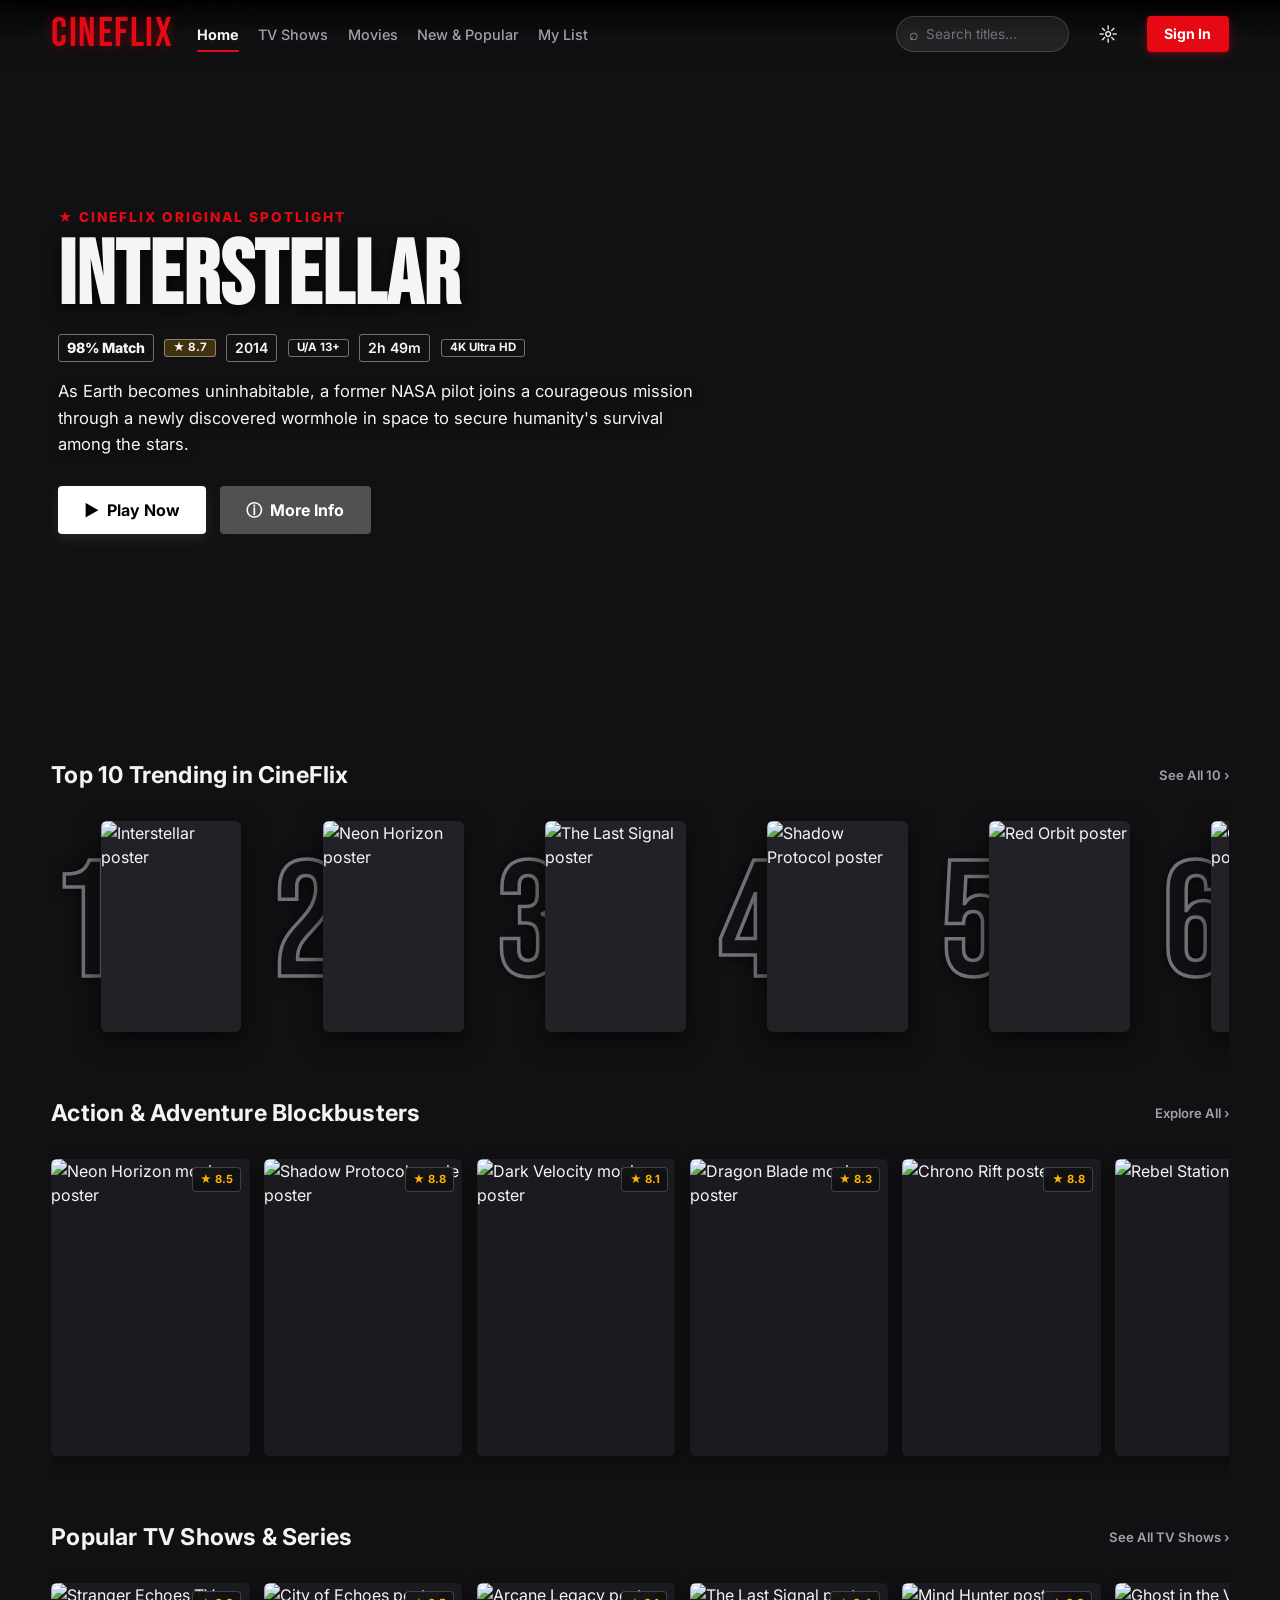
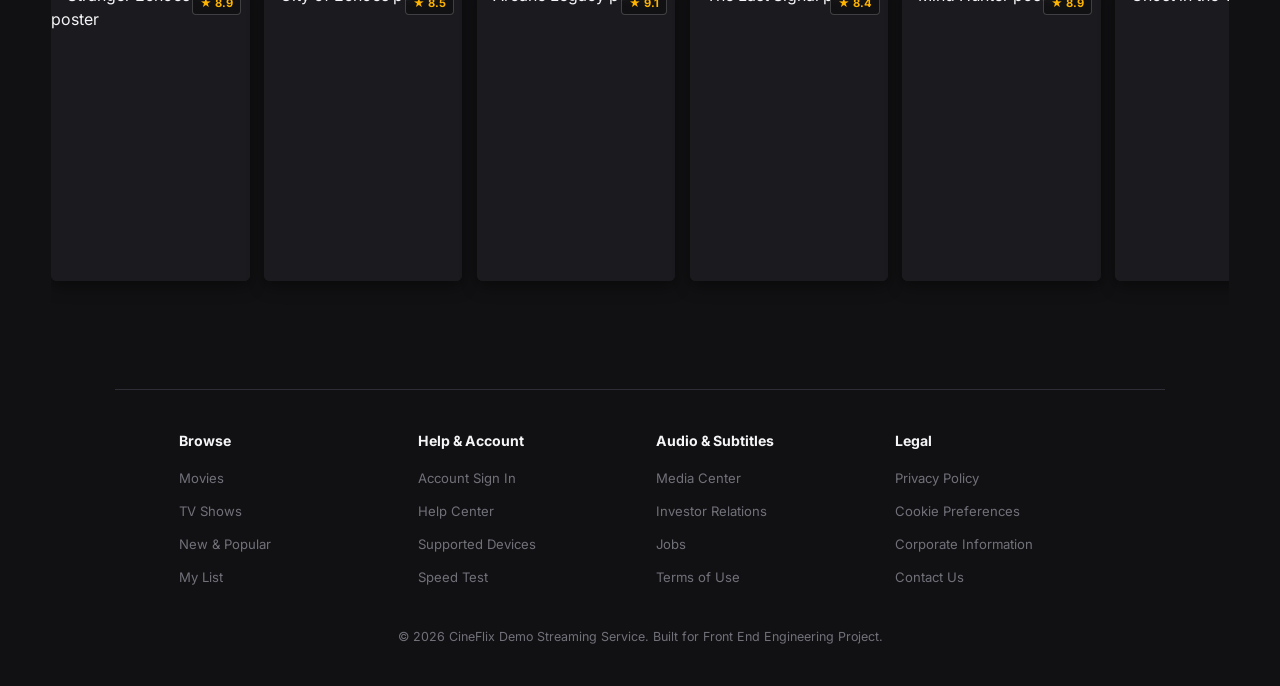
==== commit 320d5bdb: "Initial commit of my project folder to a new branch" ====
--- a/index.html
+++ b/index.html
@@ -50,6 +50,7 @@
         <input id="movie-search" type="search" placeholder="Search titles..." autocomplete="off">
       </label>
 
+      <button id="theme-toggle" class="icon-button theme-button" type="button" aria-label="Switch theme">☼</button>
       <a href="pages/login.html" class="btn-login">Sign In</a>
 
       <button id="menu-toggle" class="menu-toggle" type="button" aria-label="Toggle menu" aria-expanded="false">
@@ -735,72 +736,7 @@
       </div>
     </section>
 
-    <!-- Continue Watching Row -->
-    <section class="media-section" aria-labelledby="continue-title">
-      <div class="section-heading">
-        <h2 id="continue-title" class="section-title">Continue Watching for CineFlix User</h2>
-      </div>
-
-      <div class="scroller-wrapper">
-        <div class="media-scroller">
-          <article class="landscape-card" data-title="Interstellar">
-            <a href="pages/watch.html?title=Interstellar">
-              <div class="landscape-poster">
-                <img src="https://images.unsplash.com/photo-1506703719100-a0f3a48c0f86?auto=format&fit=crop&w=600&q=80" alt="Interstellar preview" loading="lazy">
-              </div>
-              <div class="landscape-content">
-                <h3>Interstellar • 1h 45m left</h3>
-                <div class="progress-track" aria-label="62 percent watched">
-                  <span style="width: 62%;"></span>
-                </div>
-              </div>
-            </a>
-          </article>
-
-          <article class="landscape-card" data-title="Neon Horizon">
-            <a href="pages/watch.html?title=Neon%20Horizon">
-              <div class="landscape-poster">
-                <img src="https://images.unsplash.com/photo-1518709268805-4e9042af9f23?auto=format&fit=crop&w=600&q=80" alt="Neon Horizon preview" loading="lazy">
-              </div>
-              <div class="landscape-content">
-                <h3>Neon Horizon • S1:E4</h3>
-                <div class="progress-track" aria-label="40 percent watched">
-                  <span style="width: 40%;"></span>
-                </div>
-              </div>
-            </a>
-          </article>
-
-          <article class="landscape-card" data-title="Shadow Protocol">
-            <a href="pages/watch.html?title=Shadow%20Protocol">
-              <div class="landscape-poster">
-                <img src="https://images.unsplash.com/photo-1536440136628-849c177e76a1?auto=format&fit=crop&w=600&q=80" alt="Shadow Protocol preview" loading="lazy">
-              </div>
-              <div class="landscape-content">
-                <h3>Shadow Protocol • 45m left</h3>
-                <div class="progress-track" aria-label="80 percent watched">
-                  <span style="width: 80%;"></span>
-                </div>
-              </div>
-            </a>
-          </article>
-
-          <article class="landscape-card" data-title="The Last Signal">
-            <a href="pages/watch.html?title=The%20Last%20Signal">
-              <div class="landscape-poster">
-                <img src="https://images.unsplash.com/photo-1446776811953-b23d57bd21aa?auto=format&fit=crop&w=600&q=80" alt="The Last Signal preview" loading="lazy">
-              </div>
-              <div class="landscape-content">
-                <h3>The Last Signal • S1:E2</h3>
-                <div class="progress-track" aria-label="25 percent watched">
-                  <span style="width: 25%;"></span>
-                </div>
-              </div>
-            </a>
-          </article>
-        </div>
-      </div>
-    </section>
+
   </main>
 
   <!-- Footer -->
--- a/css/style.css
+++ b/css/style.css
@@ -26,8 +26,50 @@
   --shadow-color: rgba(0, 0, 0, 0.65);
   --shadow-heavy: 0 16px 36px rgba(0, 0, 0, 0.85);
 
+  --bg-overlay-light: rgba(255, 255, 255, 0.08);
+  --bg-overlay-medium: rgba(255, 255, 255, 0.1);
+  --border-light: rgba(255, 255, 255, 0.15);
+  --border-medium: rgba(255, 255, 255, 0.2);
+  --border-strong: rgba(255, 255, 255, 0.4);
+  --btn-primary-bg: #ffffff;
+  --btn-primary-text: #000000;
+  --rank-stroke: #71717a;
+  --rank-shadow: rgba(0, 0, 0, 0.8);
+  --icon-white: #ffffff;
+  --text-shadow-heavy: 0 4px 16px rgba(0, 0, 0, 0.85);
+  --text-shadow-light: 0 2px 8px rgba(0, 0, 0, 0.8);
+
   --transition-fast: 0.2s ease;
   --transition-smooth: 0.3s cubic-bezier(0.2, 0.8, 0.2, 1);
+}
+
+[data-theme="light"] {
+  --bg-color: #f8f9fa;
+  --elevated-bg: #ffffff;
+  --card-bg: #ffffff;
+  --surface-hover: #e9ecef;
+
+  --text-color: #212529;
+  --text-muted: #495057;
+  --text-dim: #6c757d;
+
+  --border-color: #dee2e6;
+  --header-bg: rgba(248, 249, 250, 0.92);
+  --shadow-color: rgba(0, 0, 0, 0.1);
+  --shadow-heavy: 0 16px 36px rgba(0, 0, 0, 0.15);
+
+  --bg-overlay-light: rgba(0, 0, 0, 0.05);
+  --bg-overlay-medium: rgba(0, 0, 0, 0.1);
+  --border-light: rgba(0, 0, 0, 0.15);
+  --border-medium: rgba(0, 0, 0, 0.2);
+  --border-strong: rgba(0, 0, 0, 0.4);
+  --btn-primary-bg: #212529;
+  --btn-primary-text: #ffffff;
+  --rank-stroke: #dee2e6;
+  --rank-shadow: rgba(0, 0, 0, 0.1);
+  --icon-white: #212529;
+  --text-shadow-heavy: 0 4px 16px rgba(0, 0, 0, 0.1);
+  --text-shadow-light: 0 2px 8px rgba(0, 0, 0, 0.05);
 }
 
 /* 2. Global Reset */
@@ -120,7 +162,7 @@
 .primary-header.scrolled {
   background: var(--header-bg);
   box-shadow: 0 4px 20px var(--shadow-color);
-  border-bottom: 1px solid rgba(255, 255, 255, 0.06);
+  border-bottom: 1px solid var(--border-light);
 }
 
 .header-left,
@@ -158,7 +200,7 @@
 
 .primary-nav a:hover,
 .primary-nav a.active {
-  color: #ffffff;
+  color: var(--text-color);
   font-weight: 700;
 }
 
@@ -180,8 +222,8 @@
   gap: 0.45rem;
   padding: 0.4rem 0.75rem;
   border-radius: 999px;
-  background-color: rgba(255, 255, 255, 0.08);
-  border: 1px solid rgba(255, 255, 255, 0.15);
+  background-color: var(--bg-overlay-light);
+  border: 1px solid var(--border-light);
   transition: all var(--transition-fast);
 }
 
@@ -215,11 +257,37 @@
   color: var(--text-dim);
 }
 
+.theme-button {
+  background: transparent;
+  border: none;
+  color: var(--text-color);
+  font-size: 1.2rem;
+  cursor: pointer;
+  padding: 0.3rem;
+  border-radius: 50%;
+  transition: all var(--transition-fast);
+  display: flex;
+  align-items: center;
+  justify-content: center;
+}
+
+.theme-button:hover {
+  background-color: rgba(255, 255, 255, 0.1);
+  transform: scale(1.1);
+}
+
+[data-theme="light"] .theme-button {
+  color: #f59e0b; /* sun color in light mode */
+}
+[data-theme="light"] .theme-button:hover {
+  background-color: rgba(0, 0, 0, 0.05);
+}
+
 .btn-login {
   padding: 0.45rem 1.1rem;
   border-radius: 4px;
   background-color: var(--primary-color);
-  color: #ffffff;
+  color: var(--icon-white);
   font-size: 0.88rem;
   font-weight: 700;
   box-shadow: 0 2px 8px var(--primary-glow);
@@ -234,7 +302,7 @@
 .menu-toggle {
   display: none;
   font-size: 1.5rem;
-  color: #ffffff;
+  color: var(--icon-white);
   padding: 0.2rem;
 }
 
@@ -294,7 +362,8 @@
   line-height: 0.92;
   letter-spacing: 1px;
   text-transform: uppercase;
-  text-shadow: 0 4px 16px rgba(0, 0, 0, 0.85);
+  text-shadow: var(--text-shadow-heavy);
+  color: var(--text-color);
 }
 
 .hero-meta {
@@ -306,6 +375,13 @@
   font-size: 0.88rem;
   font-weight: 600;
   color: #e4e4e7;
+}
+
+.hero-meta span {
+  padding: 0.15rem 0.5rem;
+  border-radius: 3px;
+  border: 1px solid var(--border-strong);
+  color: var(--text-color);
 }
 
 .match-score {
@@ -330,21 +406,21 @@
 }
 
 .age-rating {
-  border: 1px solid rgba(255, 255, 255, 0.4);
-  color: #ffffff;
+  border: 1px solid var(--border-strong);
+  color: var(--text-color);
 }
 
 .hd-badge {
-  border: 1px solid rgba(255, 255, 255, 0.4);
-  color: #ffffff;
+  border: 1px solid var(--border-strong);
+  color: var(--text-color);
 }
 
 .hero-description {
   margin: 1rem 0 1.75rem;
   font-size: clamp(0.95rem, 1.3vw, 1.12rem);
-  color: #d4d4d8;
+  color: var(--text-color);
   line-height: 1.6;
-  text-shadow: 0 2px 8px rgba(0, 0, 0, 0.8);
+  text-shadow: var(--text-shadow-light);
 }
 
 .hero-actions {
@@ -371,18 +447,18 @@
 }
 
 .btn-primary {
-  background-color: #ffffff;
-  color: #000000;
-  box-shadow: 0 4px 14px rgba(255, 255, 255, 0.2);
+  background-color: var(--btn-primary-bg);
+  color: var(--btn-primary-text);
+  box-shadow: 0 4px 14px var(--bg-overlay-medium);
 }
 
 .btn-primary:hover {
-  background-color: rgba(255, 255, 255, 0.85);
+  background-color: var(--bg-overlay-light);
 }
 
 .btn-secondary {
   background-color: rgba(109, 109, 110, 0.7);
-  color: #ffffff;
+  color: var(--icon-white);
   backdrop-filter: blur(8px);
 }
 
@@ -434,8 +510,9 @@
   display: flex;
   gap: 0.9rem;
   overflow-x: auto;
-  overflow-y: visible;
-  padding: 1rem 0 1.5rem;
+  overflow-y: hidden;
+  padding: 1rem 0 10rem; /* Space for hover popups */
+  margin-bottom: -8.5rem; /* Offset the padding visually */
   scroll-snap-type: x mandatory;
   scrollbar-width: none;
   -webkit-overflow-scrolling: touch;
@@ -453,14 +530,14 @@
   width: 42px;
   height: 42px;
   border-radius: 50%;
-  background-color: rgba(20, 20, 24, 0.85);
-  color: #ffffff;
+  background-color: var(--header-bg);
+  color: var(--text-color);
   display: flex;
   align-items: center;
   justify-content: center;
   font-size: 1.3rem;
-  box-shadow: 0 4px 16px rgba(0, 0, 0, 0.7);
-  border: 1px solid rgba(255, 255, 255, 0.15);
+  box-shadow: 0 4px 16px var(--shadow-color);
+  border: 1px solid var(--border-light);
   opacity: 0;
   pointer-events: none;
   transition: opacity 0.2s ease, transform 0.2s ease, background-color 0.2s ease;
@@ -518,9 +595,9 @@
   top: 8px;
   right: 8px;
   z-index: 2;
-  background-color: rgba(0, 0, 0, 0.75);
+  background-color: var(--header-bg);
   backdrop-filter: blur(4px);
-  border: 1px solid rgba(255, 255, 255, 0.2);
+  border: 1px solid var(--border-medium);
   padding: 0.18rem 0.45rem;
   border-radius: 4px;
   font-size: 0.7rem;
@@ -568,7 +645,7 @@
   white-space: nowrap;
   overflow: hidden;
   text-overflow: ellipsis;
-  color: #ffffff;
+  color: var(--text-color);
 }
 
 .media-meta {
@@ -608,15 +685,15 @@
   gap: 0.3rem;
   padding: 0.35rem 0.6rem;
   border-radius: 4px;
-  background-color: #ffffff;
-  color: #000000;
+  background-color: var(--btn-primary-bg);
+  color: var(--btn-primary-text);
   font-size: 0.78rem;
   font-weight: 700;
 }
 
 .btn-card-play:hover {
   background-color: var(--primary-color);
-  color: #ffffff;
+  color: var(--icon-white);
 }
 
 .btn-card-list {
@@ -626,21 +703,21 @@
   align-items: center;
   justify-content: center;
   border-radius: 50%;
-  border: 1px solid rgba(255, 255, 255, 0.3);
-  color: #ffffff;
+  border: 1px solid var(--border-strong);
+  color: var(--icon-white);
   font-size: 0.85rem;
   transition: all 0.2s ease;
 }
 
 .btn-card-list:hover {
-  border-color: #ffffff;
+  border-color: var(--icon-white);
   background-color: rgba(255, 255, 255, 0.15);
 }
 
 /* 8. Top 10 Trending Section */
 .trending-scroller {
-  gap: 1.1rem;
-  padding-left: 0.5rem;
+  gap: 2rem;
+  padding-left: 1rem;
 }
 
 .trending-item {
@@ -658,20 +735,20 @@
 
 .rank {
   z-index: 1;
-  margin-right: -0.16em;
+  margin-right: -0.05em;
   color: var(--bg-color);
   font-family: "Bebas Neue", Impact, sans-serif;
   font-size: clamp(8rem, 13vw, 13.5rem);
-  letter-spacing: -0.09em;
+  letter-spacing: -0.05em;
   line-height: 0.7;
-  -webkit-text-stroke: 3.5px #71717a;
-  text-shadow: 0 0 16px rgba(0, 0, 0, 0.8);
+  -webkit-text-stroke: 3.5px var(--rank-stroke);
+  text-shadow: 0 0 16px var(--rank-shadow);
   user-select: none;
 }
 
 .rank-10 {
-  letter-spacing: -0.16em;
-  margin-right: -0.22em;
+  letter-spacing: -0.1em;
+  margin-right: -0.1em;
 }
 
 .poster-wrapper {
@@ -722,7 +799,7 @@
   font-size: 0.92rem;
   font-weight: 700;
   margin-bottom: 0.4rem;
-  color: #ffffff;
+  color: var(--text-color);
 }
 
 .progress-track {
@@ -850,7 +927,7 @@
 }
 
 .back-link:hover {
-  color: #ffffff;
+  color: var(--icon-white);
 }
 
 .details-content h1 {
@@ -860,6 +937,7 @@
   text-transform: uppercase;
   font-family: "Bebas Neue", Impact, sans-serif;
   letter-spacing: 1px;
+  color: var(--text-color);
 }
 
 .details-description {
@@ -881,7 +959,7 @@
 }
 
 .details-information strong {
-  color: #ffffff;
+  color: var(--text-color);
 }
 
 .list-button.added {
@@ -1019,9 +1097,9 @@
     display: none;
     width: 100%;
     padding: 1.25rem 5%;
-    background-color: rgba(17, 17, 19, 0.98);
+    background-color: var(--header-bg);
     backdrop-filter: blur(16px);
-    box-shadow: 0 12px 24px rgba(0, 0, 0, 0.8);
+    box-shadow: 0 12px 24px var(--shadow-color);
     border-bottom: 1px solid var(--border-color);
   }
 
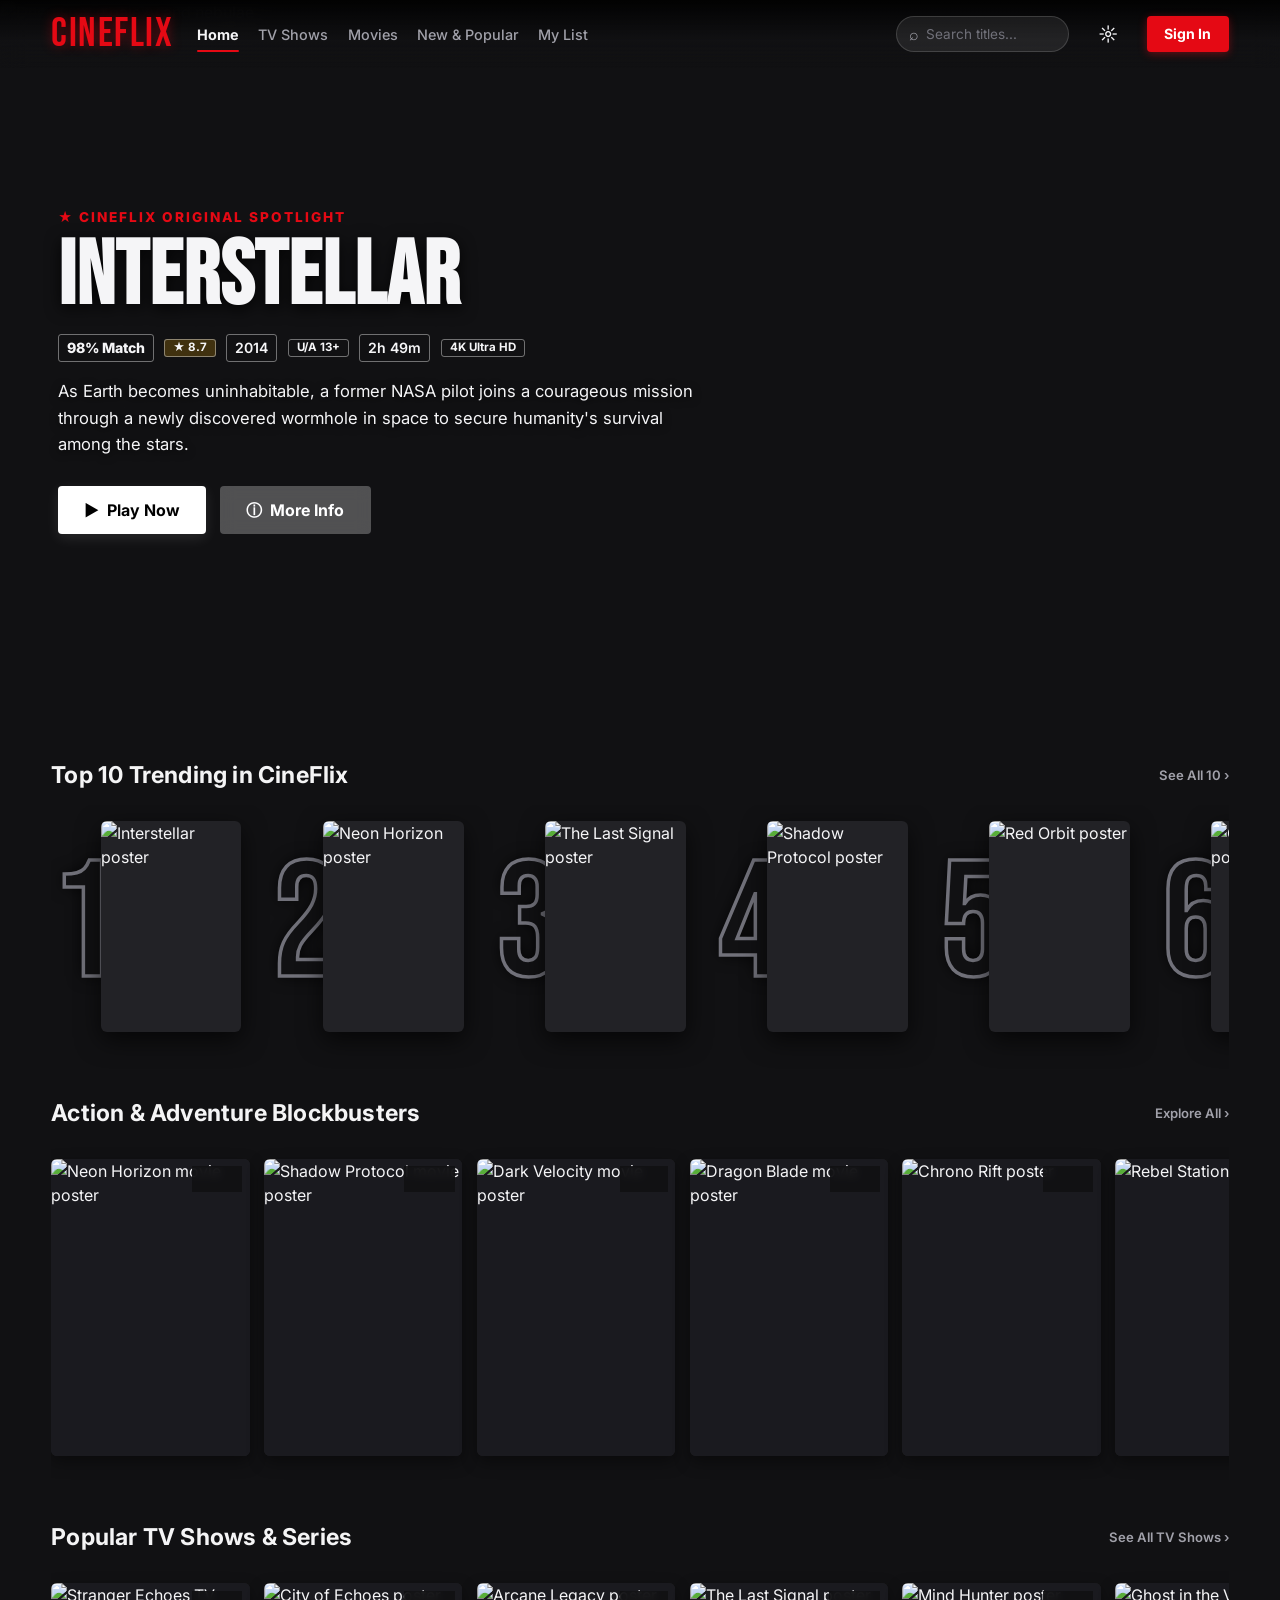
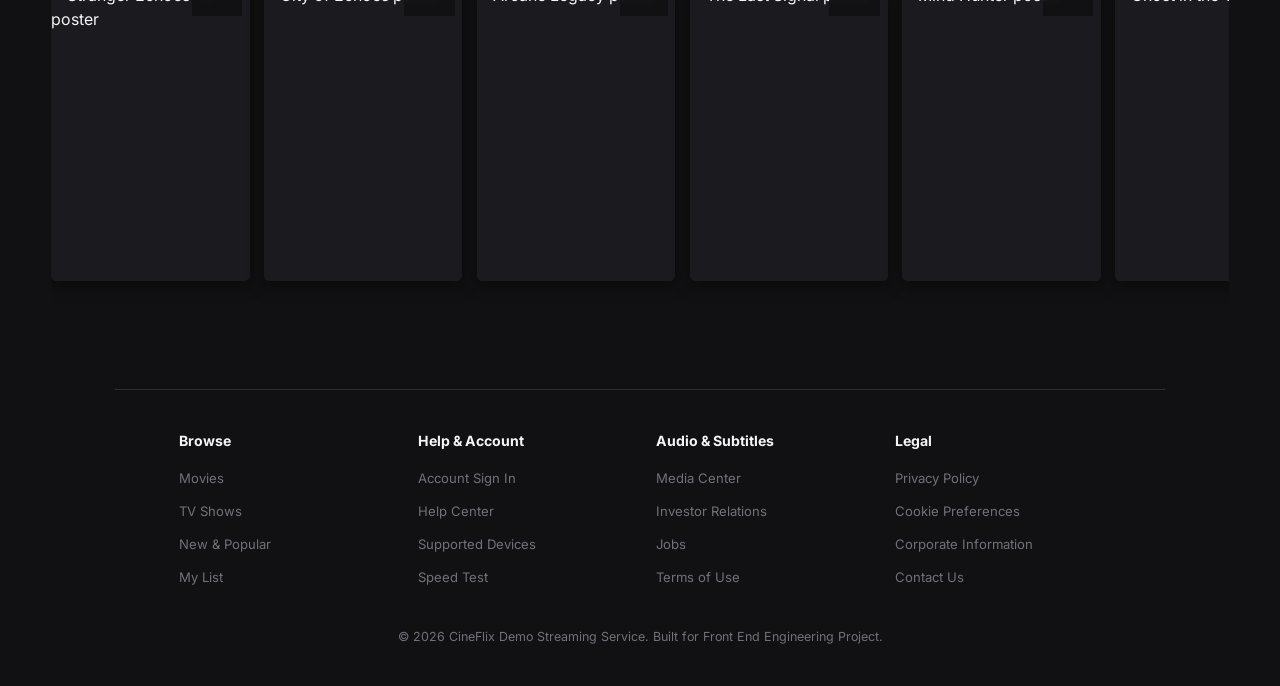
==== commit 67a8c261: "Update CineFlix streaming experience" ====
--- a/index.html
+++ b/index.html
@@ -1,40 +1,55 @@
 <!DOCTYPE html>
+<!-- yeh html5 ka syntax hai jisse browser ko pata chala ki iska html5 standard follow karta hai -->
 <html lang="en">
 <head>
+  <!-- head section mein metadata aur links hote hain jo page ko setup karte hain -->
   <meta charset="UTF-8">
+  <!-- character encoding UTF-8 set kar rahe hain taaki sab languages properly display ho -->
+
   <meta name="viewport" content="width=device-width, initial-scale=1.0">
+  <!-- yeh viewport tag mobile devices par responsive design ke liye zaroori hai -->
+
   <meta name="description" content="CineFlix - Stream unlimited movies, TV shows, and exclusive originals on any device.">
+  <!-- yeh description search engines mein show hota hai jab koi search kare -->
+
   <title>CineFlix | Stream Movies &amp; Shows</title>
-
-  <!-- Google Fonts -->
+  <!-- browser ke tab mein jo text dikhta hai vo yeh title hai -->
+
+  <!-- google fonts se fonts import kar rahe hain taaki text acha dikhe -->
   <link rel="preconnect" href="https://fonts.googleapis.com">
   <link rel="preconnect" href="https://fonts.gstatic.com" crossorigin>
   <link href="https://fonts.googleapis.com/css2?family=Bebas+Neue&family=Inter:wght@400;500;600;700;800;900&display=swap" rel="stylesheet">
 
-  <!-- Shared stylesheet -->
+  <!-- apni css file ko link kar rahe hain jismein sabka styling hai -->
   <link rel="stylesheet" href="css/style.css">
 </head>
 
 <body>
-  <!-- Page Loader Animation -->
+  <!-- yeh page loader animation hai jo loading ke time show hota hai -->
   <div id="page-loader" aria-hidden="true">
+    <!-- loader-content mein animation ke elements hain -->
     <div class="loader-content">
+      <!-- CINEFLIX text ko fade in/out animation ke saath show kar rahe hain -->
       <div class="loader-name">CINEFLIX</div>
+      <!-- progress bar jo slowly fill ho raha hai -->
       <div class="loader-bar">
         <div class="loader-progress"></div>
       </div>
     </div>
   </div>
 
-  <!-- Primary Header & Navigation -->
+  <!-- yeh main header hai jo top pe fixed hota hai har page mein -->
   <header id="main-header" class="primary-header">
     <div class="header-left">
+      <!-- logo par click karne se home page par aate hain -->
       <a href="index.html" class="brand-logo" aria-label="CineFlix Home">
         CINEFLIX
       </a>
 
+      <!-- main navigation menu jo sabhi pages ke links contain karta hai -->
       <nav id="primary-nav" class="primary-nav" aria-label="Main navigation">
         <ul>
+          <!-- har li mein ek link hai different section ke liye -->
           <li><a href="index.html" class="active" aria-current="page">Home</a></li>
           <li><a href="pages/tv-shows.html">TV Shows</a></li>
           <li><a href="pages/movies.html">Movies</a></li>
@@ -44,15 +59,21 @@
       </nav>
     </div>
 
+    <!-- header ke right side mein search, theme toggle aur login button hain -->
     <div class="header-right">
+      <!-- search input jo real-time mein movies/shows filter karta hai -->
       <label class="search-box" for="movie-search">
         <span class="search-icon" aria-hidden="true">⌕</span>
         <input id="movie-search" type="search" placeholder="Search titles..." autocomplete="off">
       </label>
 
+      <!-- theme toggle button jo dark/light mode switch karta hai -->
       <button id="theme-toggle" class="icon-button theme-button" type="button" aria-label="Switch theme">☼</button>
+
+      <!-- login page ke liye link -->
       <a href="pages/login.html" class="btn-login">Sign In</a>
 
+      <!-- mobile mein hamburger menu toggle button -->
       <button id="menu-toggle" class="menu-toggle" type="button" aria-label="Toggle menu" aria-expanded="false">
         ☰
       </button>
@@ -60,17 +81,24 @@
   </header>
 
   <main>
-    <!-- Featured Hero Section -->
+    <!-- yeh hero section hai jisme big featured movie ka poster aur details hain -->
     <section class="hero" aria-label="Featured movie: Interstellar">
+      <!-- background mein movie ka poster image show ho raha hai -->
       <div class="hero-bg">
         <img src="https://images.unsplash.com/photo-1506703719100-a0f3a48c0f86?auto=format&fit=crop&w=1600&q=80" alt="Deep space galaxy and nebulae">
+        <!-- vignette dark effect hai jisse text properly read ho sake -->
         <div class="hero-vignette"></div>
       </div>
 
+      <!-- hero ke text content (movie title, description, buttons) -->
       <div class="hero-content">
+        <!-- small text upar jo original spotlight bata rahe hain -->
         <p class="hero-kicker">★ CineFlix Original Spotlight</p>
+
+        <!-- badi movie title -->
         <h1 class="hero-title">INTERSTELLAR</h1>
 
+        <!-- movie ke metadata like rating, year, age rating etc -->
         <div class="hero-meta">
           <span class="match-score">98% Match</span>
           <span class="rating-badge">★ 8.7</span>
@@ -80,14 +108,18 @@
           <span class="hd-badge">4K Ultra HD</span>
         </div>
 
+        <!-- movie ka description/synopsis -->
         <p class="hero-description">
           As Earth becomes uninhabitable, a former NASA pilot joins a courageous mission through a newly discovered wormhole in space to secure humanity's survival among the stars.
         </p>
 
+        <!-- play aur more info ke buttons -->
         <div class="hero-actions">
+          <!-- play button jo watch page pe le jati hai movie title ke saath -->
           <a class="btn btn-primary" href="pages/watch.html?title=Interstellar">
             <span aria-hidden="true">▶</span> Play Now
           </a>
+          <!-- more info button jo details page open karta hai -->
           <a class="btn btn-secondary" href="pages/details.html?title=Interstellar">
             <span aria-hidden="true">ⓘ</span> More Info
           </a>
@@ -95,23 +127,30 @@
       </div>
     </section>
 
-    <!-- Empty Search State Message -->
+    <!-- yeh message show hota hai jab search result empty ho -->
     <p id="search-empty" class="search-empty" hidden>
       No movies or TV shows found matching your search.
     </p>
 
-    <!-- Top 10 Trending Section (All 10 Items) -->
+    <!-- top 10 trending movies ka section -->
     <section class="media-section" aria-labelledby="trending-title">
+      <!-- section ka heading -->
       <div class="section-heading">
         <h2 id="trending-title" class="section-title">Top 10 Trending in CineFlix</h2>
+        <!-- "see all" link jo poore trending list show karta hai -->
         <a href="pages/new-popular.html" class="see-all">See All 10 ›</a>
       </div>
 
+      <!-- horizontal scroller container jo bari movies ko scroll karne deta hai -->
       <div class="scroller-wrapper">
+        <!-- actual scroller jisme trending items hain -->
         <div class="media-scroller trending-scroller">
+          <!-- har trending item ko ek rank number diya gaya hai 1 se 10 tak -->
           <!-- Rank 1 -->
           <a class="trending-item" href="pages/details.html?title=Interstellar" data-title="Interstellar" aria-label="Rank 1: Interstellar">
+            <!-- rank number display kar rahe hain -->
             <span class="rank">1</span>
+            <!-- poster image show ho raha hai -->
             <span class="poster-wrapper">
               <img src="https://images.unsplash.com/photo-1534447677768-be436bb09401?auto=format&fit=crop&w=600&q=80" alt="Interstellar poster" loading="lazy">
             </span>
@@ -125,6 +164,7 @@
             </span>
           </a>
 
+          <!-- yeh itne sab items padhne se achha hai repeat samajh gaye ho, ab action movies section dekho -->
           <!-- Rank 3 -->
           <a class="trending-item" href="pages/details.html?title=The%20Last%20Signal" data-title="The Last Signal" aria-label="Rank 3: The Last Signal">
             <span class="rank">3</span>
@@ -192,35 +232,50 @@
       </div>
     </section>
 
-    <!-- Action & Blockbuster Movies (10 items) -->
+    <!-- action aur blockbuster movies ka ek aur section -->
     <section class="media-section" aria-labelledby="action-title">
+      <!-- section heading -->
       <div class="section-heading">
         <h2 id="action-title" class="section-title">Action &amp; Adventure Blockbusters</h2>
+        <!-- movies page par sab movies dekh sakte hain -->
         <a href="pages/movies.html" class="see-all">Explore All ›</a>
       </div>
 
       <div class="scroller-wrapper">
+        <!-- horizontal scroller jo action movies show karta hai -->
         <div class="media-scroller">
+          <!-- media card ek complete movie card hai poster, title, rating etc ke saath -->
           <!-- 1. Neon Horizon -->
           <article class="media-card" data-title="Neon Horizon" data-category="action sci-fi cyberpunk">
+            <!-- link jo details page pe le jati hai -->
             <a href="pages/details.html?title=Neon%20Horizon" class="media-link">
-              <figure class="media-poster">
+              <!-- poster container -->
+              <figure class="media-poster">
+                <!-- rating badge upar right corner mein -->
                 <span class="media-badge-top">★ 8.5</span>
+                <!-- movie ka poster image -->
                 <img src="https://images.unsplash.com/photo-1509198397868-475647b2a1e5?auto=format&fit=crop&w=600&q=80" alt="Neon Horizon movie poster" loading="lazy">
               </figure>
-              <div class="media-info">
+              <!-- card ke liye info section -->
+              <div class="media-info">
+                <!-- movie ka title -->
                 <h3 class="media-title">Neon Horizon</h3>
+                <!-- match percentage, age rating aur quality info -->
                 <div class="media-meta">
                   <span class="match-score">97% Match</span>
                   <span class="age-rating">A 18+</span>
                   <span class="hd-badge">4K</span>
                 </div>
+                <!-- genre tags jo movie ke type batate hain -->
                 <ul class="genre-tags">
                   <li>Action</li>
                   <li>Cyberpunk</li>
                 </ul>
-                <div class="card-quick-actions">
+                <!-- play aur add to list buttons -->
+                <div class="card-quick-actions">
+                  <!-- play button jo watch page khol deta hai -->
                   <a href="pages/watch.html?title=Neon%20Horizon" class="btn-card-play">▶ Play</a>
+                  <!-- add to list button jo my list mein add kar deta hai -->
                   <button class="btn-card-list" type="button" data-title="Neon Horizon" aria-label="Add to List">+</button>
                 </div>
               </div>
@@ -739,11 +794,14 @@
 
   </main>
 
-  <!-- Footer -->
+  <!-- footer section jo site ke bottom mein hai -->
   <footer class="primary-footer">
+    <!-- footer ke links ko organize karne ke liye container -->
     <div class="footer-links">
+      <!-- pehla column jo browse links contain karta hai -->
       <div class="footer-col">
         <h3>Browse</h3>
+        <!-- navigation links footer mein bhi diye hain taaki user easily navigate kar sake -->
         <ul>
           <li><a href="pages/movies.html">Movies</a></li>
           <li><a href="pages/tv-shows.html">TV Shows</a></li>
@@ -752,8 +810,10 @@
         </ul>
       </div>
 
+      <!-- doosra column jo help aur account related links hai -->
       <div class="footer-col">
         <h3>Help &amp; Account</h3>
+        <!-- user support ke liye links -->
         <ul>
           <li><a href="pages/login.html">Account Sign In</a></li>
           <li><a href="#">Help Center</a></li>
@@ -762,8 +822,10 @@
         </ul>
       </div>
 
+      <!-- teesra column audio aur subtitles related -->
       <div class="footer-col">
         <h3>Audio &amp; Subtitles</h3>
+        <!-- company ke baare mein aur business related links -->
         <ul>
           <li><a href="#">Media Center</a></li>
           <li><a href="#">Investor Relations</a></li>
@@ -772,8 +834,10 @@
         </ul>
       </div>
 
+      <!-- chautha column legal information ke liye -->
       <div class="footer-col">
         <h3>Legal</h3>
+        <!-- legal aur privacy related important links -->
         <ul>
           <li><a href="#">Privacy Policy</a></li>
           <li><a href="#">Cookie Preferences</a></li>
@@ -783,12 +847,16 @@
       </div>
     </div>
 
+    <!-- copyright message jo site ke owner ka legal notice hai -->
     <p class="copyright">
       &copy; 2026 CineFlix Demo Streaming Service. Built for Front End Engineering Project.
     </p>
   </footer>
 
-  <!-- Main JavaScript File -->
+  <!-- javascript file link kar rahe hain jo sab functionality implement karta hai -->
+  <!-- jab html load hote hi js file run hota hai -->
   <script src="js/app.js"></script>
 </body>
-</html>+<!-- body tag ka closing tag -->
+</html>
+<!-- html tag ka closing tag, document complete ho gaya -->
--- a/css/style.css
+++ b/css/style.css
@@ -1,68 +1,101 @@
 /* =========================================================
    CineFlix - Streaming Platform UI Style
    Pure Dark Mode • Mobile First • Responsive Design
+   yeh file mein poori project ki styling hai - colors, fonts, layout sab
    ========================================================= */
 
 /* 1. Design System & CSS Variables */
+/* css variables ko ek jgh define kar rahe hain taaki aage se easily change kar sak */
 :root {
+  /* background color - screen ke bottom ka color */
   --bg-color: #111113;
+  /* elevated surfaces - jab kuch upar aaye to dark gray use ho */
   --elevated-bg: #18181b;
+  /* card background - movie cards ke liye color */
   --card-bg: #222226;
+  /* hover karte time surface ka color change ho jata hai */
   --surface-hover: #2d2d33;
 
+  /* text color - jo likha hua dikhta hai */
   --text-color: #f5f5f7;
+  /* muted text - joh kuch dim dikhana ho like small descriptions */
   --text-muted: #a1a1aa;
+  /* very dim text - subtitle jaisa */
   --text-dim: #71717a;
 
+  /* netflix jaisa red color - buttons ke liye */
   --primary-color: #e50914;
+  /* jab hover karo to thoda zyada bright ho */
   --primary-hover: #f6121d;
+  /* glow effect - shadow jaisa transparent red */
   --primary-glow: rgba(229, 9, 20, 0.4);
 
+  /* match percentage ka green color */
   --match-green: #46d369;
+  /* rating star ka gold color */
   --star-gold: #ffb400;
 
+  /* lines aur borders ke liye dark color */
   --border-color: #2e2e36;
+  /* header ke liye semi-transparent dark */
   --header-bg: rgba(17, 17, 19, 0.92);
+  /* shadow - yeh shadows ko dark banata hai */
   --shadow-color: rgba(0, 0, 0, 0.65);
+  /* bade shadows ke liye */
   --shadow-heavy: 0 16px 36px rgba(0, 0, 0, 0.85);
 
+  /* light overlay - transparent white ko dark mein use karte hain */
   --bg-overlay-light: rgba(255, 255, 255, 0.08);
   --bg-overlay-medium: rgba(255, 255, 255, 0.1);
+  /* light borders */
   --border-light: rgba(255, 255, 255, 0.15);
   --border-medium: rgba(255, 255, 255, 0.2);
   --border-strong: rgba(255, 255, 255, 0.4);
+  /* primary button styling */
   --btn-primary-bg: #ffffff;
   --btn-primary-text: #000000;
+  /* rank number styling */
   --rank-stroke: #71717a;
   --rank-shadow: rgba(0, 0, 0, 0.8);
+  /* icons ke liye white color */
   --icon-white: #ffffff;
+  /* text ke liye heavy aur light shadows */
   --text-shadow-heavy: 0 4px 16px rgba(0, 0, 0, 0.85);
   --text-shadow-light: 0 2px 8px rgba(0, 0, 0, 0.8);
 
+  /* animations ke liye timing */
   --transition-fast: 0.2s ease;
   --transition-smooth: 0.3s cubic-bezier(0.2, 0.8, 0.2, 1);
 }
 
+/* light mode ke liye theme colors - jab user light mode enable kare */
+/* [data-theme="light"] selector se light mode ke colors override hote hain */
 [data-theme="light"] {
+  /* light mode mein background light ho jata hai */
   --bg-color: #f8f9fa;
   --elevated-bg: #ffffff;
   --card-bg: #ffffff;
   --surface-hover: #e9ecef;
 
+  /* text dark ho jata hai light mode mein */
   --text-color: #212529;
   --text-muted: #495057;
   --text-dim: #6c757d;
 
+  /* light mode ke borders */
   --border-color: #dee2e6;
   --header-bg: rgba(248, 249, 250, 0.92);
+  /* shadows ko light kar diya light mode mein */
   --shadow-color: rgba(0, 0, 0, 0.1);
   --shadow-heavy: 0 16px 36px rgba(0, 0, 0, 0.15);
 
+  /* light overlays */
   --bg-overlay-light: rgba(0, 0, 0, 0.05);
   --bg-overlay-medium: rgba(0, 0, 0, 0.1);
   --border-light: rgba(0, 0, 0, 0.15);
   --border-medium: rgba(0, 0, 0, 0.2);
   --border-strong: rgba(0, 0, 0, 0.4);
+  /* light mode mein button dark text ke saath */
   --btn-primary-bg: #212529;
   --btn-primary-text: #ffffff;
   --rank-stroke: #dee2e6;
@@ -73,6 +106,7 @@
 }
 
 /* 2. Global Reset */
+/* sab browsers ka default styling ko remove kar rahe hain taaki control rahe */
 *,
 *::before,
 *::after {
@@ -81,64 +115,99 @@
   padding: 0;
 }
 
+/* html tag ke liye */
 html {
+  /* smooth scroll animation jab koi link par click kare */
   scroll-behavior: smooth;
+  /* dark theme ko default set kar rahe hain */
   color-scheme: dark;
 }
 
+/* body - poora page */
 body {
+  /* minimum width mobile ke liye */
   min-width: 320px;
+  /* minimum height viewport height se zyada ho */
   min-height: 100vh;
+  /* kisi bhi overflow ko hidden rakho x-axis mein */
   overflow-x: hidden;
 
+  /* background color apply karo */
   background-color: var(--bg-color);
-  color: var(--text-color);
-
+  /* text color apply karo */
+  color: var(--text-color);
+
+  /* font ko set karo - inter font ko priority de rahe hain */
   font-family: "Inter", -apple-system, BlinkMacSystemFont, "Segoe UI", Roboto, sans-serif;
+  /* line ki height set karo readable hone ke liye */
   line-height: 1.5;
+  /* text ko smooth render karo */
   -webkit-font-smoothing: antialiased;
 }
 
+/* jab menu open ho to body se scroll disable kar do */
 body.menu-open {
   overflow: hidden;
 }
 
+/* links ko style karo */
 a {
+  /* default color inherit karo */
   color: inherit;
+  /* underline remove karo */
   text-decoration: none;
+  /* smooth transition color mein */
   transition: color var(--transition-fast);
 }
 
+/* unordered lists ko style karo */
 ul {
+  /* bullets remove karo */
   list-style: none;
 }
 
+/* buttons, inputs aur selects ko same font de do */
 button,
 input,
 select {
   font: inherit;
 }
 
+/* buttons ke liye styling */
 button {
+  /* cursor pointer ban jata hai */
   cursor: pointer;
+  /* border remove kar do */
   border: none;
+  /* background remove kar do */
   background: none;
+  /* text color inherit kar do */
   color: inherit;
 }
 
+/* images ko responsive banao */
 img {
+  /* block display taaki full width le */
   display: block;
+  /* width 100% se zyada na hone paye */
   max-width: 100%;
+  /* height auto adjust ho */
   height: auto;
 }
 
 /* 3. Primary Header & Navigation */
+/* header - top mein fixed hota hai */
 .primary-header {
+  /* position fixed taaki top par rahe */
   position: fixed;
+  /* top: 0 se screen ke top se lagega */
   top: 0;
+  /* left: 0 se left edge par lagega */
   left: 0;
+  /* z-index high taaki sab ke upar rahe */
   z-index: 1000;
 
+  /* flex layout use karo left aur right ko side by side karne ke liye */
   display: flex;
   align-items: center;
   justify-content: space-between;
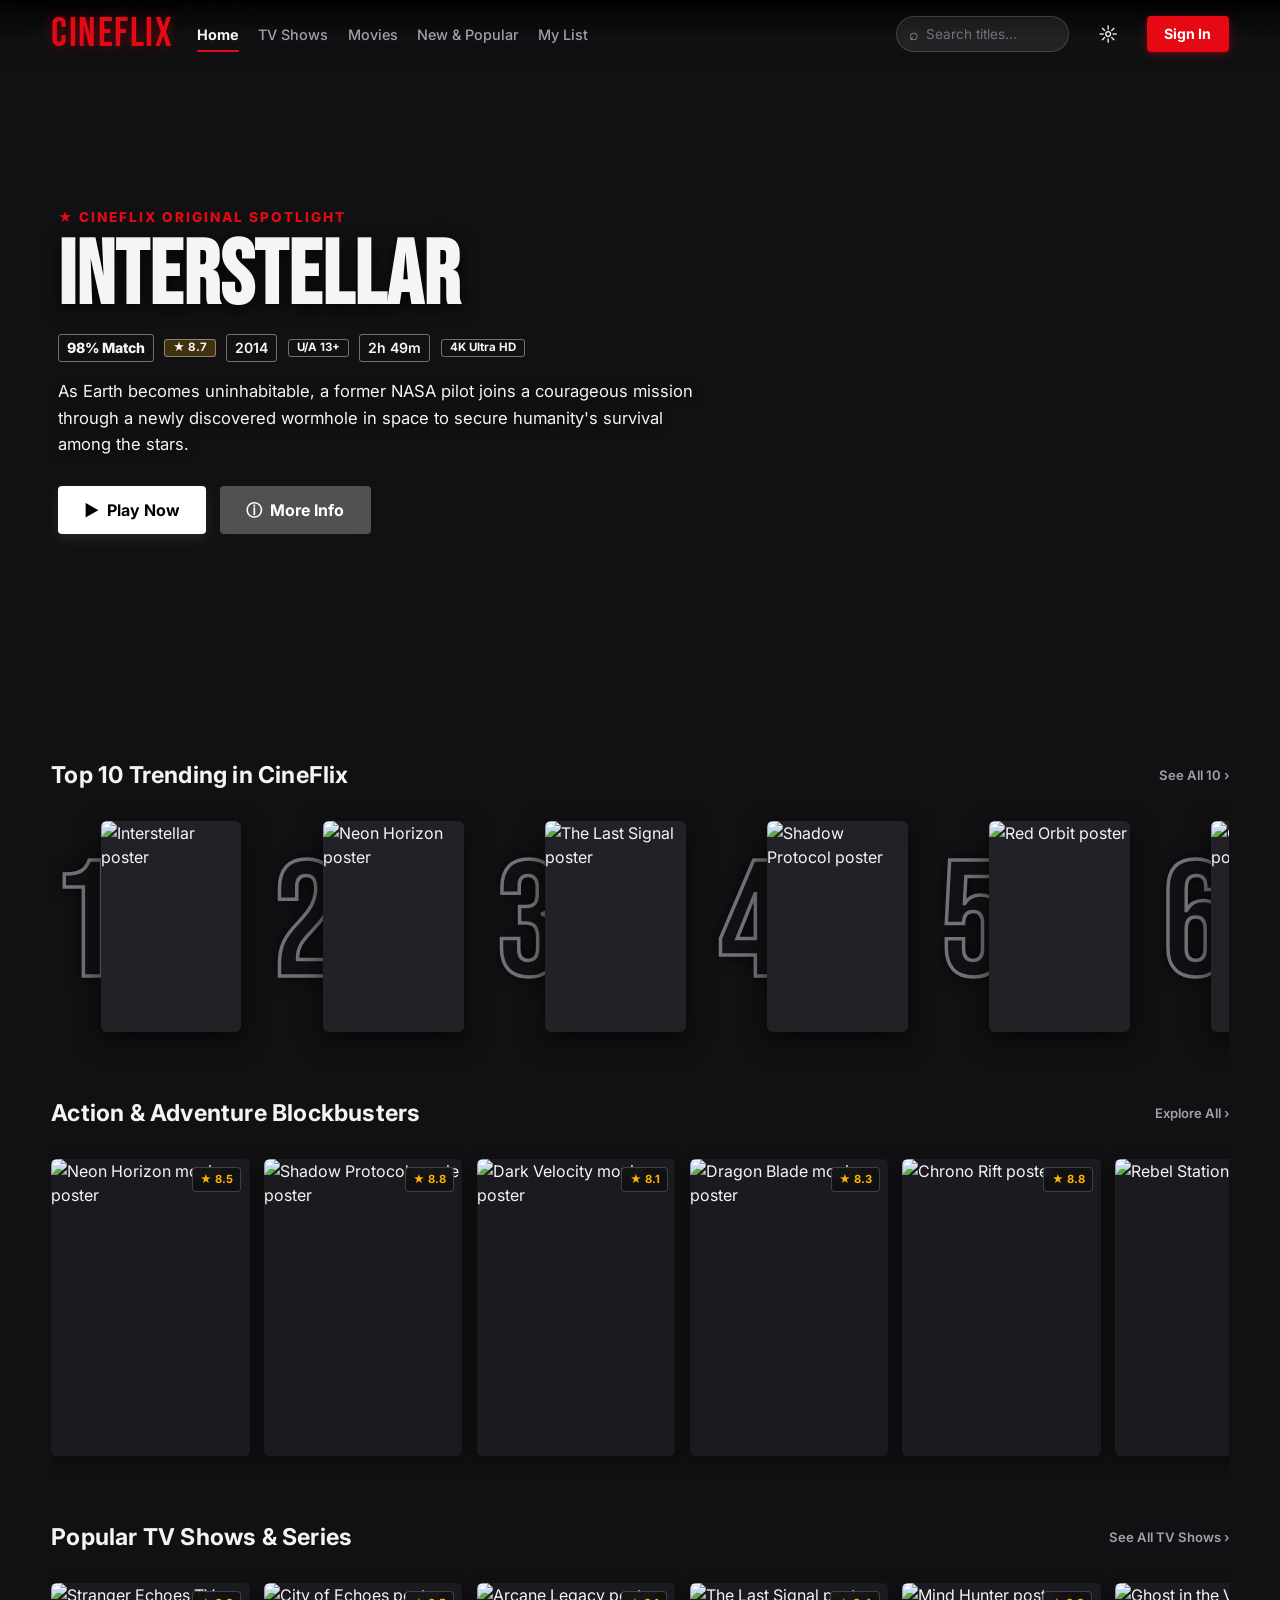
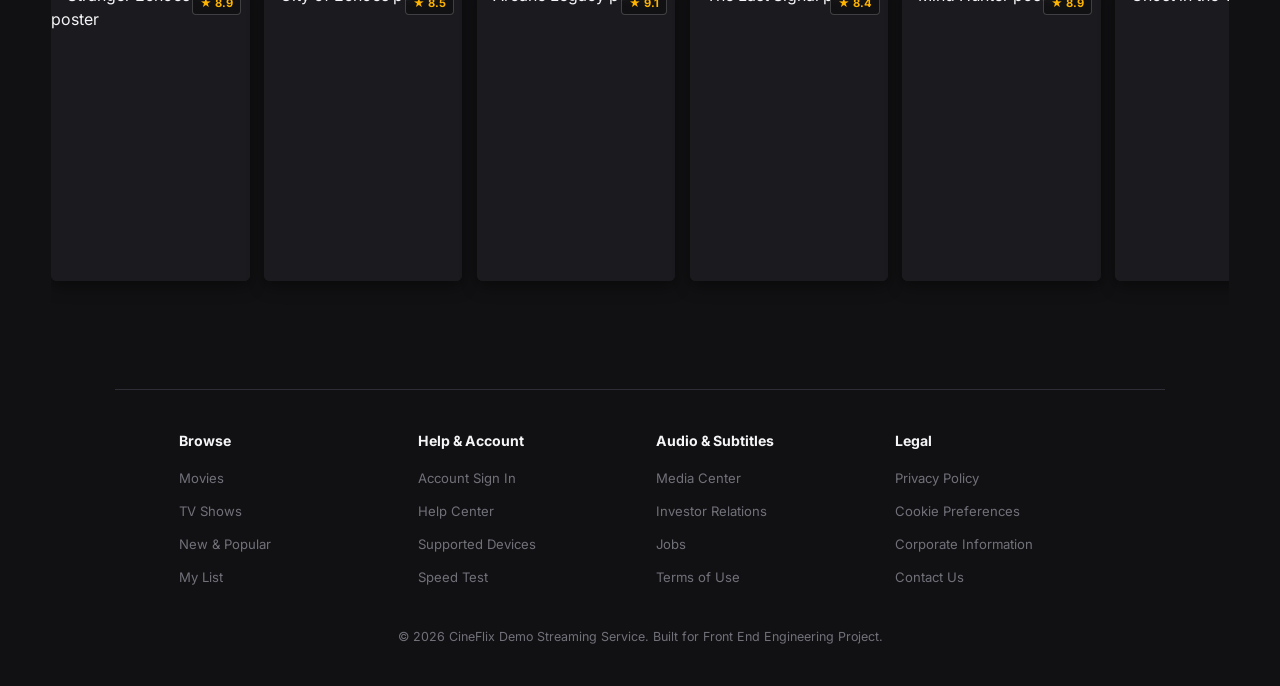
==== commit 93a30df2: "added index.html" ====
--- a/index.html
+++ b/index.html
@@ -1,55 +1,40 @@
 <!DOCTYPE html>
-<!-- yeh html5 ka syntax hai jisse browser ko pata chala ki iska html5 standard follow karta hai -->
 <html lang="en">
 <head>
-  <!-- head section mein metadata aur links hote hain jo page ko setup karte hain -->
   <meta charset="UTF-8">
-  <!-- character encoding UTF-8 set kar rahe hain taaki sab languages properly display ho -->
-
   <meta name="viewport" content="width=device-width, initial-scale=1.0">
-  <!-- yeh viewport tag mobile devices par responsive design ke liye zaroori hai -->
-
   <meta name="description" content="CineFlix - Stream unlimited movies, TV shows, and exclusive originals on any device.">
-  <!-- yeh description search engines mein show hota hai jab koi search kare -->
-
   <title>CineFlix | Stream Movies &amp; Shows</title>
-  <!-- browser ke tab mein jo text dikhta hai vo yeh title hai -->
-
-  <!-- google fonts se fonts import kar rahe hain taaki text acha dikhe -->
+
+  <!-- Google Fonts -->
   <link rel="preconnect" href="https://fonts.googleapis.com">
   <link rel="preconnect" href="https://fonts.gstatic.com" crossorigin>
   <link href="https://fonts.googleapis.com/css2?family=Bebas+Neue&family=Inter:wght@400;500;600;700;800;900&display=swap" rel="stylesheet">
 
-  <!-- apni css file ko link kar rahe hain jismein sabka styling hai -->
+  <!-- Shared stylesheet -->
   <link rel="stylesheet" href="css/style.css">
 </head>
 
 <body>
-  <!-- yeh page loader animation hai jo loading ke time show hota hai -->
+  <!-- Page Loader Animation -->
   <div id="page-loader" aria-hidden="true">
-    <!-- loader-content mein animation ke elements hain -->
     <div class="loader-content">
-      <!-- CINEFLIX text ko fade in/out animation ke saath show kar rahe hain -->
       <div class="loader-name">CINEFLIX</div>
-      <!-- progress bar jo slowly fill ho raha hai -->
       <div class="loader-bar">
         <div class="loader-progress"></div>
       </div>
     </div>
   </div>
 
-  <!-- yeh main header hai jo top pe fixed hota hai har page mein -->
+  <!-- Primary Header & Navigation -->
   <header id="main-header" class="primary-header">
     <div class="header-left">
-      <!-- logo par click karne se home page par aate hain -->
       <a href="index.html" class="brand-logo" aria-label="CineFlix Home">
         CINEFLIX
       </a>
 
-      <!-- main navigation menu jo sabhi pages ke links contain karta hai -->
       <nav id="primary-nav" class="primary-nav" aria-label="Main navigation">
         <ul>
-          <!-- har li mein ek link hai different section ke liye -->
           <li><a href="index.html" class="active" aria-current="page">Home</a></li>
           <li><a href="pages/tv-shows.html">TV Shows</a></li>
           <li><a href="pages/movies.html">Movies</a></li>
@@ -59,21 +44,15 @@
       </nav>
     </div>
 
-    <!-- header ke right side mein search, theme toggle aur login button hain -->
     <div class="header-right">
-      <!-- search input jo real-time mein movies/shows filter karta hai -->
       <label class="search-box" for="movie-search">
         <span class="search-icon" aria-hidden="true">⌕</span>
         <input id="movie-search" type="search" placeholder="Search titles..." autocomplete="off">
       </label>
 
-      <!-- theme toggle button jo dark/light mode switch karta hai -->
       <button id="theme-toggle" class="icon-button theme-button" type="button" aria-label="Switch theme">☼</button>
-
-      <!-- login page ke liye link -->
       <a href="pages/login.html" class="btn-login">Sign In</a>
 
-      <!-- mobile mein hamburger menu toggle button -->
       <button id="menu-toggle" class="menu-toggle" type="button" aria-label="Toggle menu" aria-expanded="false">
         ☰
       </button>
@@ -81,24 +60,17 @@
   </header>
 
   <main>
-    <!-- yeh hero section hai jisme big featured movie ka poster aur details hain -->
+    <!-- Featured Hero Section -->
     <section class="hero" aria-label="Featured movie: Interstellar">
-      <!-- background mein movie ka poster image show ho raha hai -->
       <div class="hero-bg">
         <img src="https://images.unsplash.com/photo-1506703719100-a0f3a48c0f86?auto=format&fit=crop&w=1600&q=80" alt="Deep space galaxy and nebulae">
-        <!-- vignette dark effect hai jisse text properly read ho sake -->
         <div class="hero-vignette"></div>
       </div>
 
-      <!-- hero ke text content (movie title, description, buttons) -->
       <div class="hero-content">
-        <!-- small text upar jo original spotlight bata rahe hain -->
         <p class="hero-kicker">★ CineFlix Original Spotlight</p>
-
-        <!-- badi movie title -->
         <h1 class="hero-title">INTERSTELLAR</h1>
 
-        <!-- movie ke metadata like rating, year, age rating etc -->
         <div class="hero-meta">
           <span class="match-score">98% Match</span>
           <span class="rating-badge">★ 8.7</span>
@@ -108,18 +80,14 @@
           <span class="hd-badge">4K Ultra HD</span>
         </div>
 
-        <!-- movie ka description/synopsis -->
         <p class="hero-description">
           As Earth becomes uninhabitable, a former NASA pilot joins a courageous mission through a newly discovered wormhole in space to secure humanity's survival among the stars.
         </p>
 
-        <!-- play aur more info ke buttons -->
         <div class="hero-actions">
-          <!-- play button jo watch page pe le jati hai movie title ke saath -->
           <a class="btn btn-primary" href="pages/watch.html?title=Interstellar">
             <span aria-hidden="true">▶</span> Play Now
           </a>
-          <!-- more info button jo details page open karta hai -->
           <a class="btn btn-secondary" href="pages/details.html?title=Interstellar">
             <span aria-hidden="true">ⓘ</span> More Info
           </a>
@@ -127,30 +95,23 @@
       </div>
     </section>
 
-    <!-- yeh message show hota hai jab search result empty ho -->
+    <!-- Empty Search State Message -->
     <p id="search-empty" class="search-empty" hidden>
       No movies or TV shows found matching your search.
     </p>
 
-    <!-- top 10 trending movies ka section -->
+    <!-- Top 10 Trending Section (All 10 Items) -->
     <section class="media-section" aria-labelledby="trending-title">
-      <!-- section ka heading -->
       <div class="section-heading">
         <h2 id="trending-title" class="section-title">Top 10 Trending in CineFlix</h2>
-        <!-- "see all" link jo poore trending list show karta hai -->
         <a href="pages/new-popular.html" class="see-all">See All 10 ›</a>
       </div>
 
-      <!-- horizontal scroller container jo bari movies ko scroll karne deta hai -->
       <div class="scroller-wrapper">
-        <!-- actual scroller jisme trending items hain -->
         <div class="media-scroller trending-scroller">
-          <!-- har trending item ko ek rank number diya gaya hai 1 se 10 tak -->
           <!-- Rank 1 -->
           <a class="trending-item" href="pages/details.html?title=Interstellar" data-title="Interstellar" aria-label="Rank 1: Interstellar">
-            <!-- rank number display kar rahe hain -->
             <span class="rank">1</span>
-            <!-- poster image show ho raha hai -->
             <span class="poster-wrapper">
               <img src="https://images.unsplash.com/photo-1534447677768-be436bb09401?auto=format&fit=crop&w=600&q=80" alt="Interstellar poster" loading="lazy">
             </span>
@@ -164,7 +125,6 @@
             </span>
           </a>
 
-          <!-- yeh itne sab items padhne se achha hai repeat samajh gaye ho, ab action movies section dekho -->
           <!-- Rank 3 -->
           <a class="trending-item" href="pages/details.html?title=The%20Last%20Signal" data-title="The Last Signal" aria-label="Rank 3: The Last Signal">
             <span class="rank">3</span>
@@ -232,50 +192,35 @@
       </div>
     </section>
 
-    <!-- action aur blockbuster movies ka ek aur section -->
+    <!-- Action & Blockbuster Movies (10 items) -->
     <section class="media-section" aria-labelledby="action-title">
-      <!-- section heading -->
       <div class="section-heading">
         <h2 id="action-title" class="section-title">Action &amp; Adventure Blockbusters</h2>
-        <!-- movies page par sab movies dekh sakte hain -->
         <a href="pages/movies.html" class="see-all">Explore All ›</a>
       </div>
 
       <div class="scroller-wrapper">
-        <!-- horizontal scroller jo action movies show karta hai -->
         <div class="media-scroller">
-          <!-- media card ek complete movie card hai poster, title, rating etc ke saath -->
           <!-- 1. Neon Horizon -->
           <article class="media-card" data-title="Neon Horizon" data-category="action sci-fi cyberpunk">
-            <!-- link jo details page pe le jati hai -->
             <a href="pages/details.html?title=Neon%20Horizon" class="media-link">
-              <!-- poster container -->
-              <figure class="media-poster">
-                <!-- rating badge upar right corner mein -->
+              <figure class="media-poster">
                 <span class="media-badge-top">★ 8.5</span>
-                <!-- movie ka poster image -->
                 <img src="https://images.unsplash.com/photo-1509198397868-475647b2a1e5?auto=format&fit=crop&w=600&q=80" alt="Neon Horizon movie poster" loading="lazy">
               </figure>
-              <!-- card ke liye info section -->
-              <div class="media-info">
-                <!-- movie ka title -->
+              <div class="media-info">
                 <h3 class="media-title">Neon Horizon</h3>
-                <!-- match percentage, age rating aur quality info -->
                 <div class="media-meta">
                   <span class="match-score">97% Match</span>
                   <span class="age-rating">A 18+</span>
                   <span class="hd-badge">4K</span>
                 </div>
-                <!-- genre tags jo movie ke type batate hain -->
                 <ul class="genre-tags">
                   <li>Action</li>
                   <li>Cyberpunk</li>
                 </ul>
-                <!-- play aur add to list buttons -->
-                <div class="card-quick-actions">
-                  <!-- play button jo watch page khol deta hai -->
+                <div class="card-quick-actions">
                   <a href="pages/watch.html?title=Neon%20Horizon" class="btn-card-play">▶ Play</a>
-                  <!-- add to list button jo my list mein add kar deta hai -->
                   <button class="btn-card-list" type="button" data-title="Neon Horizon" aria-label="Add to List">+</button>
                 </div>
               </div>
@@ -794,14 +739,11 @@
 
   </main>
 
-  <!-- footer section jo site ke bottom mein hai -->
+  <!-- Footer -->
   <footer class="primary-footer">
-    <!-- footer ke links ko organize karne ke liye container -->
     <div class="footer-links">
-      <!-- pehla column jo browse links contain karta hai -->
       <div class="footer-col">
         <h3>Browse</h3>
-        <!-- navigation links footer mein bhi diye hain taaki user easily navigate kar sake -->
         <ul>
           <li><a href="pages/movies.html">Movies</a></li>
           <li><a href="pages/tv-shows.html">TV Shows</a></li>
@@ -810,10 +752,8 @@
         </ul>
       </div>
 
-      <!-- doosra column jo help aur account related links hai -->
       <div class="footer-col">
         <h3>Help &amp; Account</h3>
-        <!-- user support ke liye links -->
         <ul>
           <li><a href="pages/login.html">Account Sign In</a></li>
           <li><a href="#">Help Center</a></li>
@@ -822,10 +762,8 @@
         </ul>
       </div>
 
-      <!-- teesra column audio aur subtitles related -->
       <div class="footer-col">
         <h3>Audio &amp; Subtitles</h3>
-        <!-- company ke baare mein aur business related links -->
         <ul>
           <li><a href="#">Media Center</a></li>
           <li><a href="#">Investor Relations</a></li>
@@ -834,10 +772,8 @@
         </ul>
       </div>
 
-      <!-- chautha column legal information ke liye -->
       <div class="footer-col">
         <h3>Legal</h3>
-        <!-- legal aur privacy related important links -->
         <ul>
           <li><a href="#">Privacy Policy</a></li>
           <li><a href="#">Cookie Preferences</a></li>
@@ -847,16 +783,12 @@
       </div>
     </div>
 
-    <!-- copyright message jo site ke owner ka legal notice hai -->
     <p class="copyright">
       &copy; 2026 CineFlix Demo Streaming Service. Built for Front End Engineering Project.
     </p>
   </footer>
 
-  <!-- javascript file link kar rahe hain jo sab functionality implement karta hai -->
-  <!-- jab html load hote hi js file run hota hai -->
+  <!-- Main JavaScript File -->
   <script src="js/app.js"></script>
 </body>
-<!-- body tag ka closing tag -->
 </html>
-<!-- html tag ka closing tag, document complete ho gaya -->
